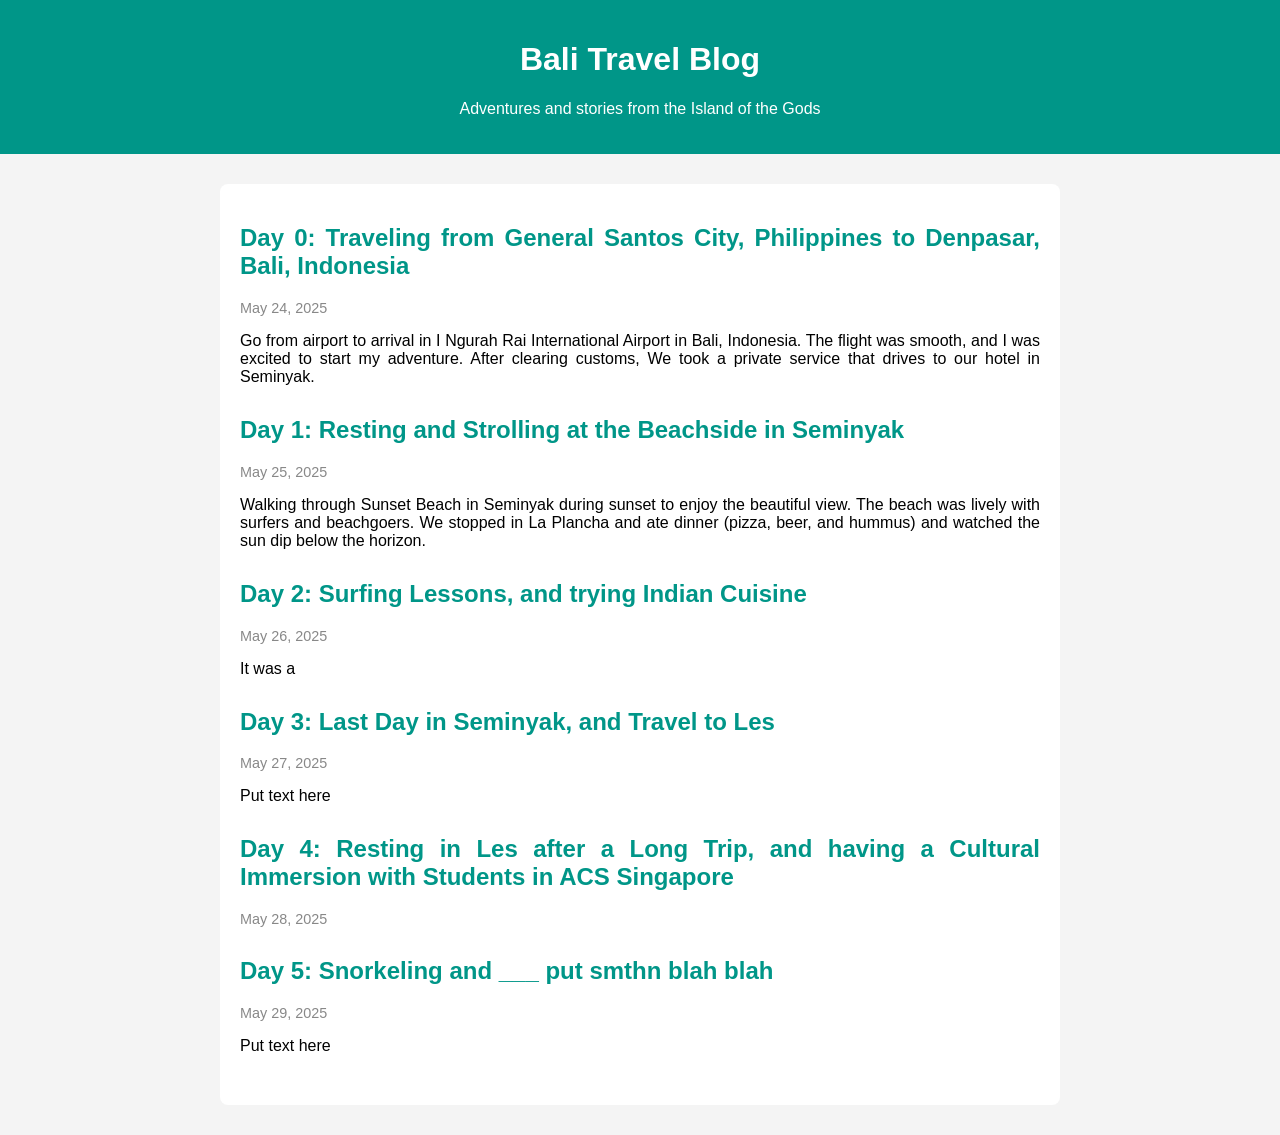
==== index.html @ 9cfa3bac "Rename html file.html to index.html" ====
<!DOCTYPE html>
<html>
<head>
    <meta charset="UTF-8" />
    <!-- The title appears in the browser tab -->
    <title>Bali Travel Blog</title>
    <!-- Basic styling for the blog -->
    <style>
        body {
            font-family: Arial, sans-serif;
            margin: 0;
            background: #f4f4f4;
        }
        header {
            background: #009688;
            color: #fff;
            padding: 20px 0;
            text-align: center;
        }
        .container {
            max-width: 800px;
            margin: 30px auto;
            background: #fff;
            padding: 20px;
            border-radius: 8px;
        }
        article {
            margin-bottom: 30px;
            text-align: justify;
            text-indent: 5;
        }
        h2 {
            color: #009688;
            /* text-align: center; */
        }
        .date {
            color: #888;
            font-size: 0.9em;
        }
    </style>
</head>
<body>
    <!-- Header section with blog title -->
    <header>
        <h1>Bali Travel Blog</h1>
        <p>Adventures and stories from the Island of the Gods</p>
    </header>

    <!-- Main content container -->
    <div class="container">
        <!-- Blog post 1 -->
        <article>
            <h2>Day 0: Traveling from General Santos City, Philippines to Denpasar, Bali, Indonesia</h2>
            <p class="date">May 24, 2025</p>
            <p>
                Go from airport to arrival in I Ngurah Rai International Airport in Bali, Indonesia. The flight was smooth, and I was excited to start my adventure. After clearing customs, We took a private service that drives to our hotel in Seminyak.
            </p>

        </article>

        <!-- Blog post 2 -->
        <article>
            <h2>Day 1: Resting and Strolling at the Beachside in Seminyak</h2>
            <p class="date">May 25, 2025</p>
            <p>
                Walking through Sunset Beach in Seminyak during sunset to enjoy the beautiful view. The beach was lively with surfers and beachgoers. We stopped in La Plancha and ate dinner (pizza, beer, and hummus) and watched the sun dip below the horizon.
            </p>
        </article>

        <!-- Blog post 3 -->
          <article>
            <h2>Day 2: Surfing Lessons, and trying Indian Cuisine</h2>
            <p class="date">May 26, 2025</p>
            <p>
               It was a 
            </p>
        </article>

        <!-- Blog post 4 -->
        <article>
            <h2>Day 3: Last Day in Seminyak, and Travel to Les</h2>
            <p class="date">May 27, 2025</p>
            <p>
                Put text here
            </p>
        </article>

        <!-- Blog post 5 -->
        <article>
            <h2>Day 4: Resting in Les after a Long Trip, and having a Cultural Immersion with Students in ACS Singapore</h2>
            <p class="date">May 28, 2025</p>
            <p>
                 
            </p>
        </article>

        <!-- Blog post 6 -->
        <article>
            <h2>Day 5: Snorkeling and ___ put smthn blah blah</h2>
            <p class="date">May 29, 2025</p>
            <p>
                Put text here
            </p>
    </div>
    <!-- End of main content -->
</body>
</html>
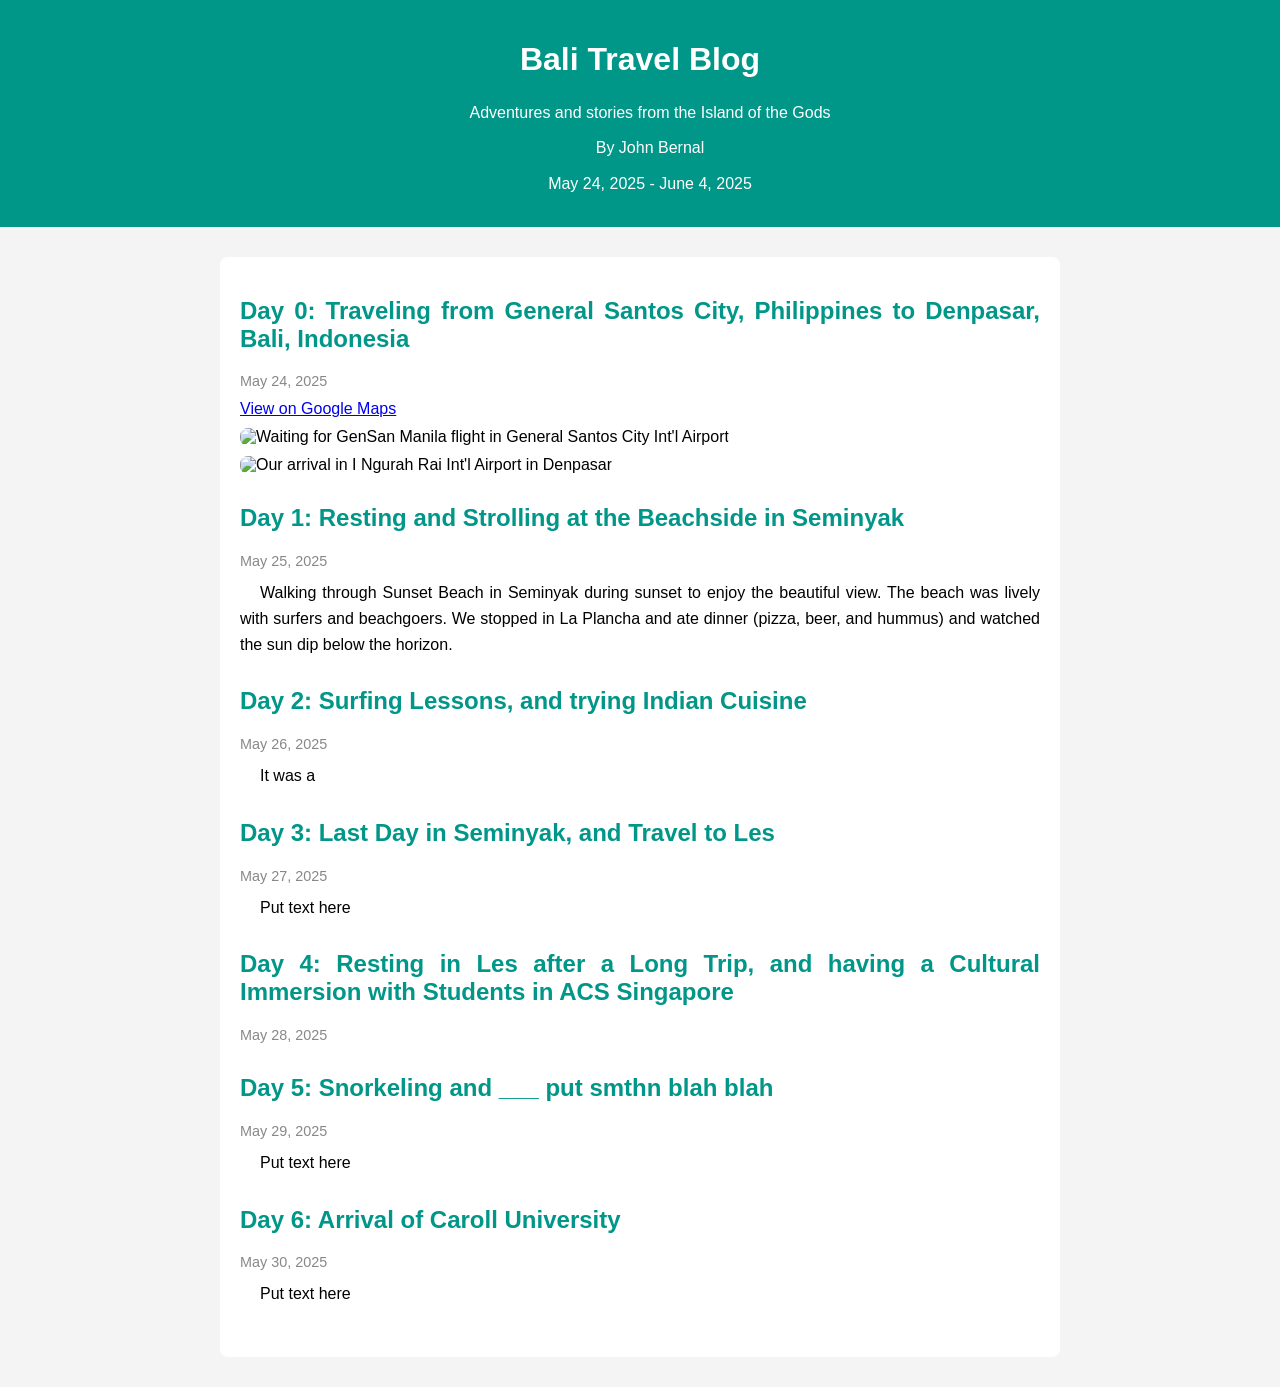
==== commit eefcad99: "Update index.html" ====
--- a/index.html
+++ b/index.html
@@ -37,6 +37,11 @@
             color: #888;
             font-size: 0.9em;
         }
+        p {
+            line-height: 1.6;
+            margin: 10px 0;
+            text-indent: 20px;
+        }
     </style>
 </head>
 <body>
@@ -44,6 +49,8 @@
     <header>
         <h1>Bali Travel Blog</h1>
         <p>Adventures and stories from the Island of the Gods</p>
+        <p>By John Bernal</p>
+        <p>May 24, 2025 - June 4, 2025</p>
     </header>
 
     <!-- Main content container -->
@@ -51,17 +58,20 @@
         <!-- Blog post 1 -->
         <article>
             <h2>Day 0: Traveling from General Santos City, Philippines to Denpasar, Bali, Indonesia</h2>
-            <p class="date">May 24, 2025</p>
+            <p1 class="date">May 24, 2025</p1>
             <p>
-                Go from airport to arrival in I Ngurah Rai International Airport in Bali, Indonesia. The flight was smooth, and I was excited to start my adventure. After clearing customs, We took a private service that drives to our hotel in Seminyak.
+                
             </p>
+            <a href="https://www.google.com/maps/place/Seminyak,+Bali,+Indonesia/@-8.690958,115.169016,12z/data=!3m1!4b1!4m6!3m5!1s0x2dd241f7c9d8e0a5:0x2b6f7c8e9c8f8d0!8m2!3d-8.690958!4d115.169016!16zL20vMDJjN2Y" target="_blank">View on Google Maps</a>
+            <br><img src="C:\Users\John Bernal\Downloads\airport.jpg" alt="Waiting for GenSan Manila flight in General Santos City Int'l Airport" style="width:auto; height:350px; border-radius:8px; margin-top:10px; ;">
+            <br><img src="C:\Users\John Bernal\Downloads\dps.jpg" alt="Our arrival in I Ngurah Rai Int'l Airport in Denpasar" style="width:auto; height:350px; border-radius:8px; margin-top:10px;">
 
         </article>
 
         <!-- Blog post 2 -->
         <article>
             <h2>Day 1: Resting and Strolling at the Beachside in Seminyak</h2>
-            <p class="date">May 25, 2025</p>
+            <p1 class="date">May 25, 2025</p1>
             <p>
                 Walking through Sunset Beach in Seminyak during sunset to enjoy the beautiful view. The beach was lively with surfers and beachgoers. We stopped in La Plancha and ate dinner (pizza, beer, and hummus) and watched the sun dip below the horizon.
             </p>
@@ -70,7 +80,7 @@
         <!-- Blog post 3 -->
           <article>
             <h2>Day 2: Surfing Lessons, and trying Indian Cuisine</h2>
-            <p class="date">May 26, 2025</p>
+            <p1 class="date">May 26, 2025</p1>
             <p>
                It was a 
             </p>
@@ -79,7 +89,7 @@
         <!-- Blog post 4 -->
         <article>
             <h2>Day 3: Last Day in Seminyak, and Travel to Les</h2>
-            <p class="date">May 27, 2025</p>
+            <p1 class="date">May 27, 2025</p1>
             <p>
                 Put text here
             </p>
@@ -88,7 +98,7 @@
         <!-- Blog post 5 -->
         <article>
             <h2>Day 4: Resting in Les after a Long Trip, and having a Cultural Immersion with Students in ACS Singapore</h2>
-            <p class="date">May 28, 2025</p>
+            <p1 class="date">May 28, 2025</p1>
             <p>
                  
             </p>
@@ -97,10 +107,20 @@
         <!-- Blog post 6 -->
         <article>
             <h2>Day 5: Snorkeling and ___ put smthn blah blah</h2>
-            <p class="date">May 29, 2025</p>
+            <p1 class="date">May 29, 2025</p1>
             <p>
                 Put text here
             </p>
+        </article>
+
+        <!-- Blog post 7 -->
+        <article>
+            <h2>Day 6: Arrival of Caroll University</h2>
+            <p1 class="date">May 30, 2025</p1>
+            <p>
+                Put text here
+            </p>
+        </article>
     </div>
     <!-- End of main content -->
 </body>
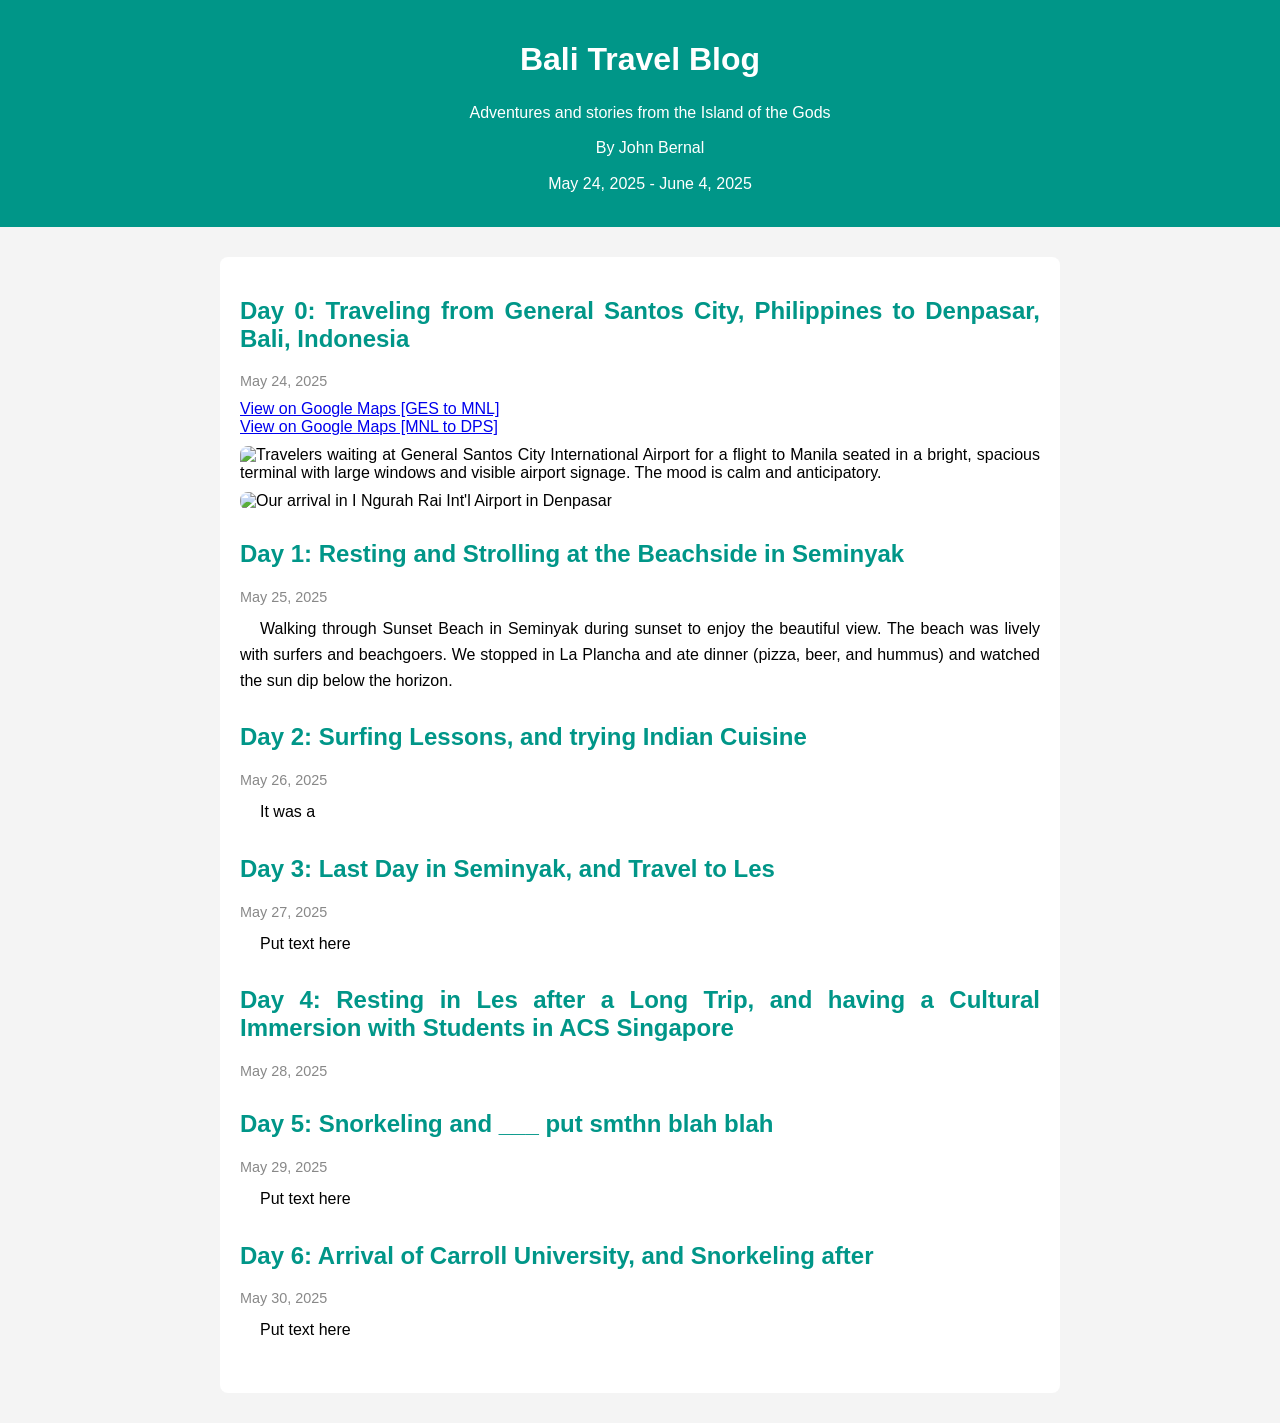
==== commit 5e93b37b: "links changed" ====
--- a/index.html
+++ b/index.html
@@ -62,8 +62,9 @@
             <p>
                 
             </p>
-            <a href="https://www.google.com/maps/place/Seminyak,+Bali,+Indonesia/@-8.690958,115.169016,12z/data=!3m1!4b1!4m6!3m5!1s0x2dd241f7c9d8e0a5:0x2b6f7c8e9c8f8d0!8m2!3d-8.690958!4d115.169016!16zL20vMDJjN2Y" target="_blank">View on Google Maps</a>
-            <br><img src="C:\Users\John Bernal\Downloads\airport.jpg" alt="Waiting for GenSan Manila flight in General Santos City Int'l Airport" style="width:auto; height:350px; border-radius:8px; margin-top:10px; ;">
+            <a href="https://www.google.com/maps/dir/General+Santos+International+Airport+(GES),+Filipino-American+Friendship+Avenue,+General+Santos+City+(Dadiangas),+South+Cotabato,+Philippines/Manila+International+Airport+(MNL),+Pasay+City,+Metro+Manila,+Philippines/@10.2436817,117.7572543,1707058m/data=!3m2!1e3!4b1!4m14!4m13!1m5!1m1!1s0x32f7a3b3e8357e83:0x45bc9e366ab2fcae!2m2!1d125.0982081!2d6.0611843!1m5!1m1!1s0x3397cec5d2bb4d77:0x8a24fa628a114411!2m2!1d121.016508!2d14.5122739!3e4?authuser=1&entry=ttu&g_ep=EgoyMDI1MDUyNy4wIKXMDSoASAFQAw%3D%3D" target="_blank">View on Google Maps [GES to MNL]</a>
+            <br> <a href="https://www.google.com/maps/dir/Manila+International+Airport,+Pasay+City,+Metro+Manila,+Philippines/I+Gusti+Ngurah+Rai+International+Airport+(DPS),+Tuban,+Badung+Regency,+Bali/@7.3057924,117.7870549,3457512m/data=!3m1!1e3!4m14!4m13!1m5!1m1!1s0x3397cec5d2bb4d77:0x8a24fa628a114411!2m2!1d121.016508!2d14.5122739!1m5!1m1!1s0x2dd2441650216933:0xdf71da6ddd7bcc1f!2m2!1d115.1681655!2d-8.7469933!3e4?authuser=1&entry=ttu&g_ep=EgoyMDI1MDUyNy4wIKXMDSoASAFQAw%3D%3D" target="_blank">View on Google Maps [MNL to DPS]</a>
+            <br><img src="blob:https://www.messenger.com/0d50e296-a970-4f7e-8ce2-018d96b37e0c" alt="Travelers waiting at General Santos City International Airport for a flight to Manila seated in a bright, spacious terminal with large windows and visible airport signage. The mood is calm and anticipatory." style="width:auto; height:350px; border-radius:8px; margin-top:10px;">
             <br><img src="C:\Users\John Bernal\Downloads\dps.jpg" alt="Our arrival in I Ngurah Rai Int'l Airport in Denpasar" style="width:auto; height:350px; border-radius:8px; margin-top:10px;">
 
         </article>
@@ -115,7 +116,7 @@
 
         <!-- Blog post 7 -->
         <article>
-            <h2>Day 6: Arrival of Caroll University</h2>
+            <h2>Day 6: Arrival of Carroll University, and Snorkeling after</h2>
             <p1 class="date">May 30, 2025</p1>
             <p>
                 Put text here
@@ -124,4 +125,4 @@
     </div>
     <!-- End of main content -->
 </body>
-</html>
+</html>
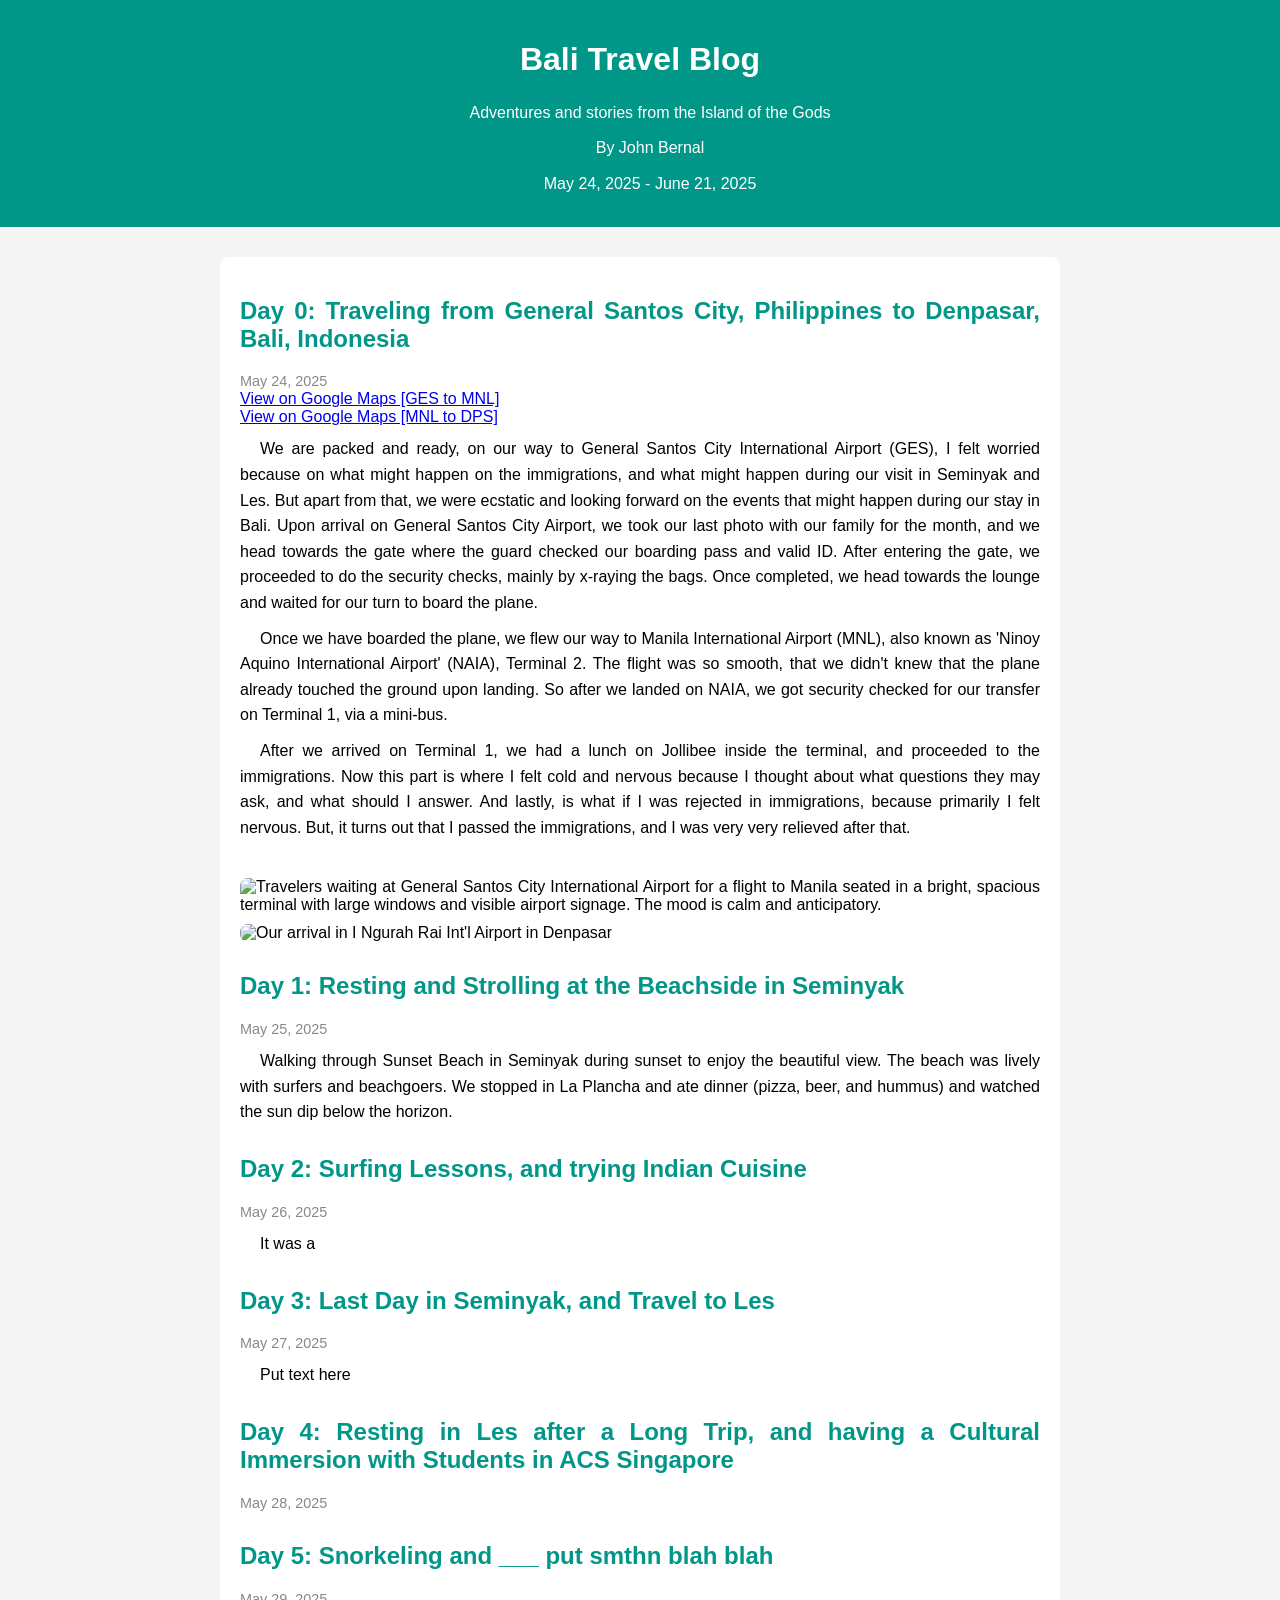
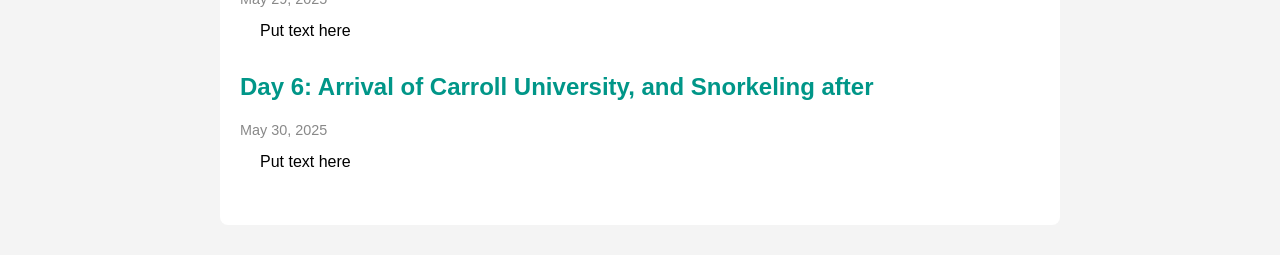
==== commit 2e4833d4: "added day 0" ====
--- a/index.html
+++ b/index.html
@@ -50,7 +50,7 @@
         <h1>Bali Travel Blog</h1>
         <p>Adventures and stories from the Island of the Gods</p>
         <p>By John Bernal</p>
-        <p>May 24, 2025 - June 4, 2025</p>
+        <p>May 24, 2025 - June 21, 2025</p>
     </header>
 
     <!-- Main content container -->
@@ -59,11 +59,11 @@
         <article>
             <h2>Day 0: Traveling from General Santos City, Philippines to Denpasar, Bali, Indonesia</h2>
             <p1 class="date">May 24, 2025</p1>
-            <p>
-                
-            </p>
-            <a href="https://www.google.com/maps/dir/General+Santos+International+Airport+(GES),+Filipino-American+Friendship+Avenue,+General+Santos+City+(Dadiangas),+South+Cotabato,+Philippines/Manila+International+Airport+(MNL),+Pasay+City,+Metro+Manila,+Philippines/@10.2436817,117.7572543,1707058m/data=!3m2!1e3!4b1!4m14!4m13!1m5!1m1!1s0x32f7a3b3e8357e83:0x45bc9e366ab2fcae!2m2!1d125.0982081!2d6.0611843!1m5!1m1!1s0x3397cec5d2bb4d77:0x8a24fa628a114411!2m2!1d121.016508!2d14.5122739!3e4?authuser=1&entry=ttu&g_ep=EgoyMDI1MDUyNy4wIKXMDSoASAFQAw%3D%3D" target="_blank">View on Google Maps [GES to MNL]</a>
+            <br><a href="https://www.google.com/maps/dir/General+Santos+International+Airport+(GES),+Filipino-American+Friendship+Avenue,+General+Santos+City+(Dadiangas),+South+Cotabato,+Philippines/Manila+International+Airport+(MNL),+Pasay+City,+Metro+Manila,+Philippines/@10.2436817,117.7572543,1707058m/data=!3m2!1e3!4b1!4m14!4m13!1m5!1m1!1s0x32f7a3b3e8357e83:0x45bc9e366ab2fcae!2m2!1d125.0982081!2d6.0611843!1m5!1m1!1s0x3397cec5d2bb4d77:0x8a24fa628a114411!2m2!1d121.016508!2d14.5122739!3e4?authuser=1&entry=ttu&g_ep=EgoyMDI1MDUyNy4wIKXMDSoASAFQAw%3D%3D" target="_blank">View on Google Maps [GES to MNL]</a>
             <br> <a href="https://www.google.com/maps/dir/Manila+International+Airport,+Pasay+City,+Metro+Manila,+Philippines/I+Gusti+Ngurah+Rai+International+Airport+(DPS),+Tuban,+Badung+Regency,+Bali/@7.3057924,117.7870549,3457512m/data=!3m1!1e3!4m14!4m13!1m5!1m1!1s0x3397cec5d2bb4d77:0x8a24fa628a114411!2m2!1d121.016508!2d14.5122739!1m5!1m1!1s0x2dd2441650216933:0xdf71da6ddd7bcc1f!2m2!1d115.1681655!2d-8.7469933!3e4?authuser=1&entry=ttu&g_ep=EgoyMDI1MDUyNy4wIKXMDSoASAFQAw%3D%3D" target="_blank">View on Google Maps [MNL to DPS]</a>
+            <p> We are packed and ready, on our way to General Santos City International Airport (GES), I felt worried because on what might happen on the immigrations, and what might happen during our visit in Seminyak and Les. But apart from that, we were ecstatic and looking forward on the events that might happen during our stay in Bali. Upon arrival on General Santos City Airport, we took our last photo with our family for the month, and we head towards the gate where the guard checked our boarding pass and valid ID. After entering the gate, we proceeded to do the security checks, mainly by x-raying the bags. Once completed, we head towards the lounge and waited for our turn to board the plane.</p>
+            <p> Once we have boarded the plane, we flew our way to Manila International Airport (MNL), also known as 'Ninoy Aquino International Airport' (NAIA), Terminal 2. The flight was so smooth, that we didn't knew that the plane already touched the ground upon landing. So after we landed on NAIA, we got security checked for our transfer on Terminal 1, via a mini-bus. </p>
+            <p>After we arrived on Terminal 1, we had a lunch on Jollibee inside the terminal, and proceeded to the immigrations. Now this part is where I felt cold and nervous because I thought about what questions they may ask, and what should I answer. And lastly, is what if I was rejected in immigrations, because primarily I felt nervous. But, it turns out that I passed the immigrations, and I was very very relieved after that. </p>
             <br><img src="blob:https://www.messenger.com/0d50e296-a970-4f7e-8ce2-018d96b37e0c" alt="Travelers waiting at General Santos City International Airport for a flight to Manila seated in a bright, spacious terminal with large windows and visible airport signage. The mood is calm and anticipatory." style="width:auto; height:350px; border-radius:8px; margin-top:10px;">
             <br><img src="C:\Users\John Bernal\Downloads\dps.jpg" alt="Our arrival in I Ngurah Rai Int'l Airport in Denpasar" style="width:auto; height:350px; border-radius:8px; margin-top:10px;">
 
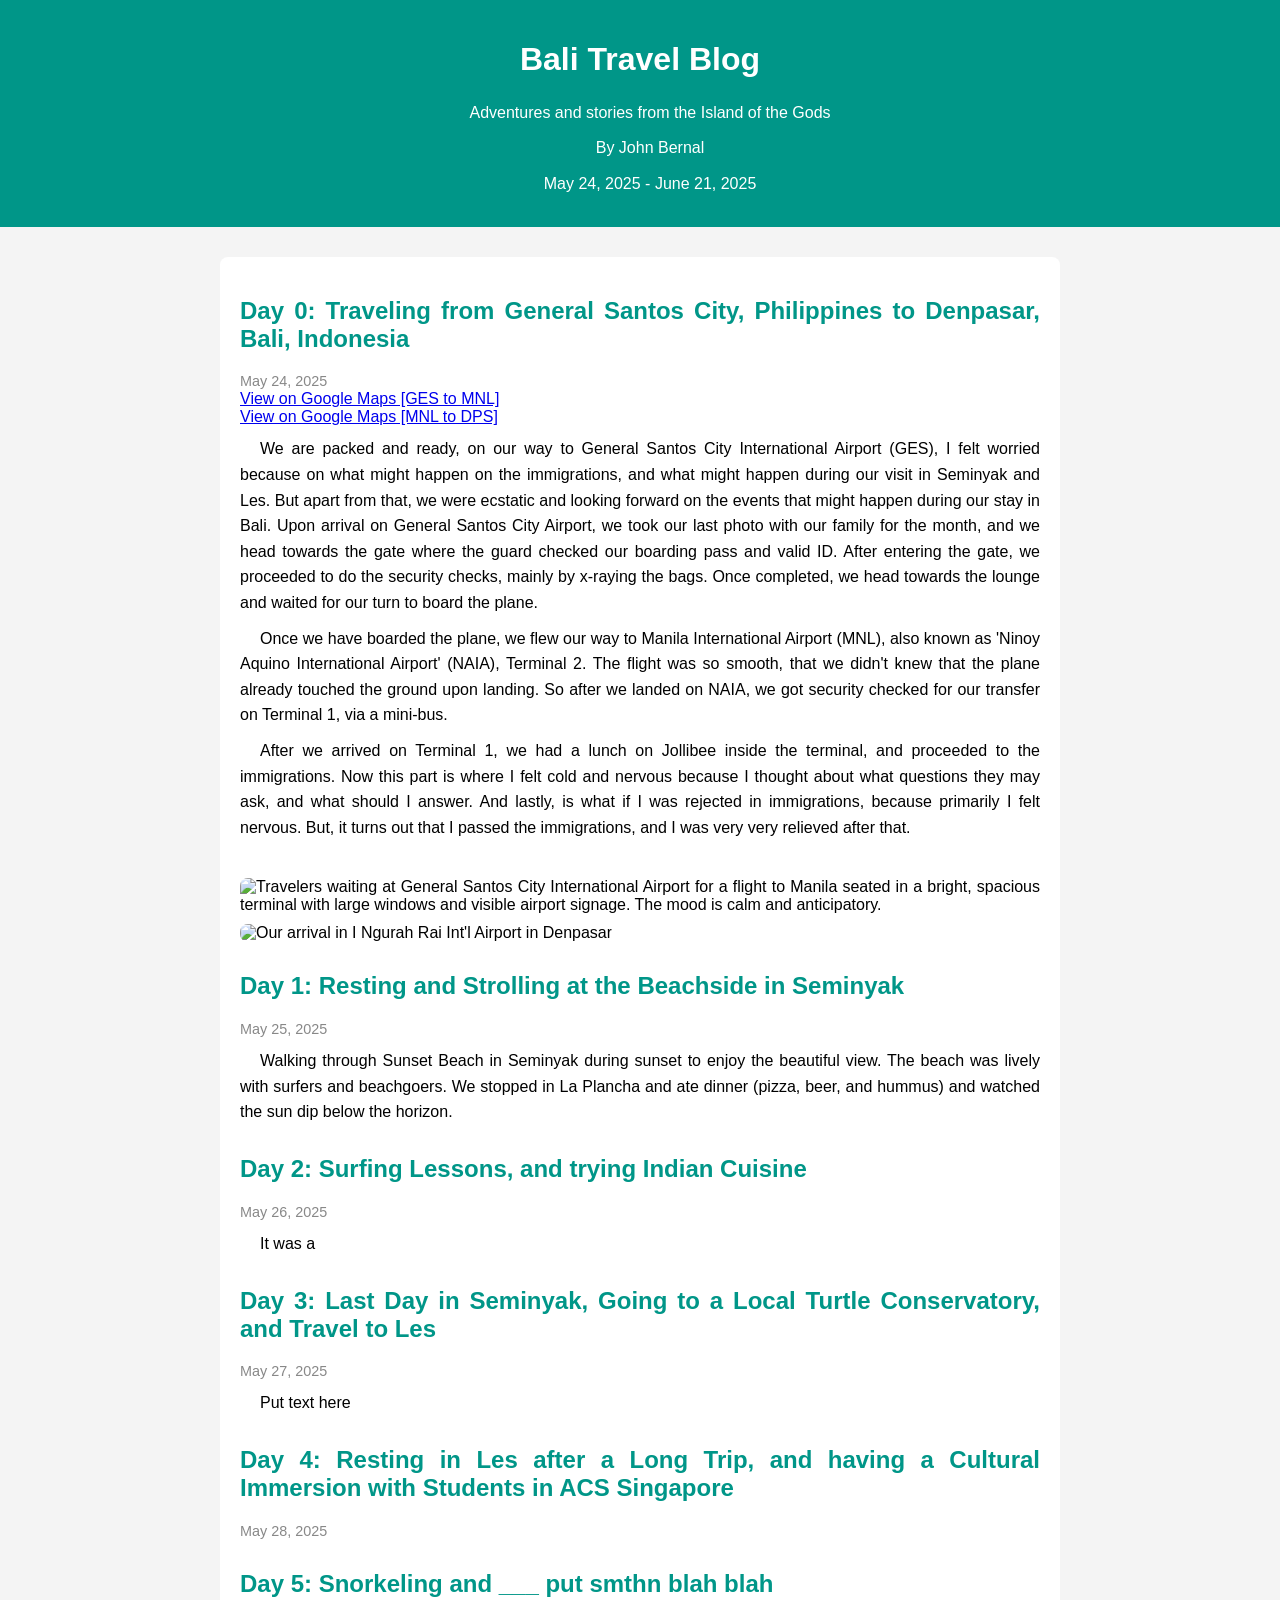
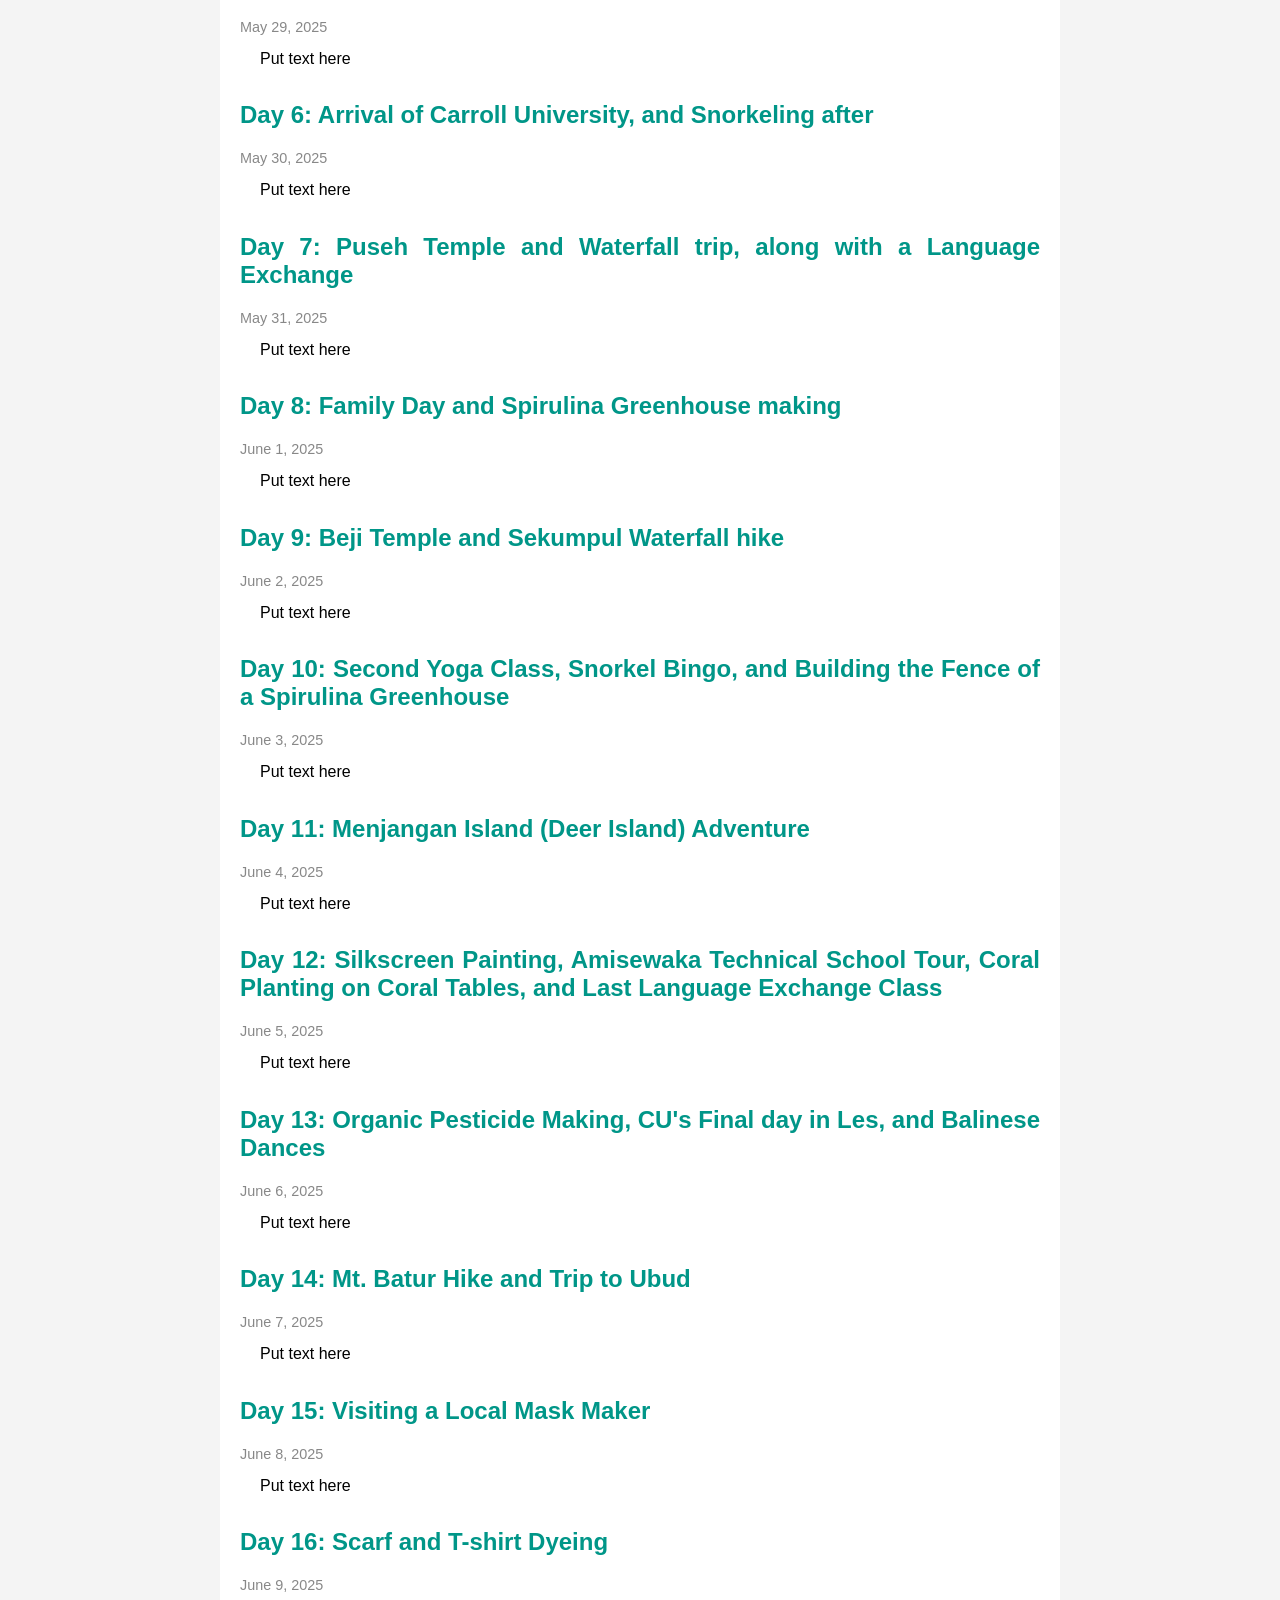
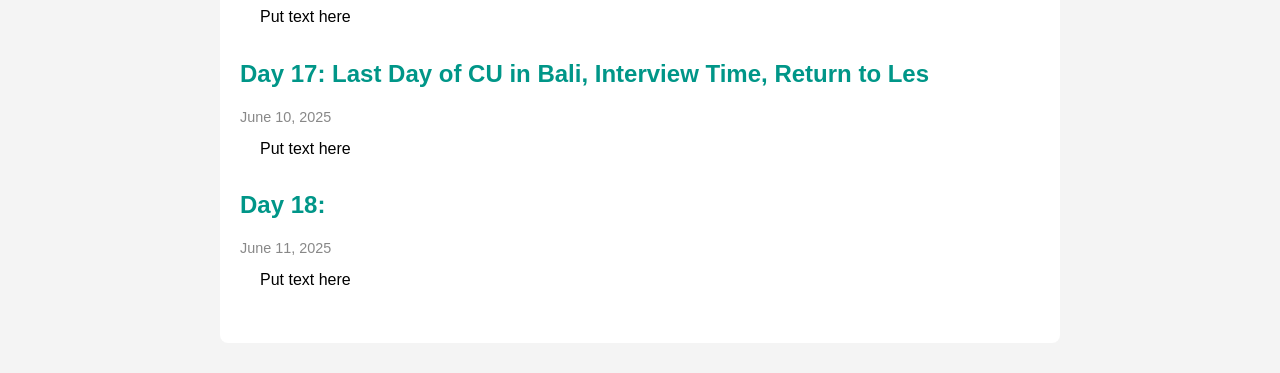
==== commit ddb7e06d: "Update index.html" ====
--- a/index.html
+++ b/index.html
@@ -89,7 +89,7 @@
 
         <!-- Blog post 4 -->
         <article>
-            <h2>Day 3: Last Day in Seminyak, and Travel to Les</h2>
+            <h2>Day 3: Last Day in Seminyak, Going to a Local Turtle Conservatory, and Travel to Les</h2>
             <p1 class="date">May 27, 2025</p1>
             <p>
                 Put text here
@@ -122,6 +122,114 @@
                 Put text here
             </p>
         </article>
+
+        <!-- Blog post 8 -->
+        <article>
+            <h2>Day 7: Puseh Temple and Waterfall trip, along with a Language Exchange</h2>
+            <p1 class="date">May 31, 2025</p1>
+            <p>
+                Put text here
+            </p>
+        </article>
+         
+        <!-- Blog post 9 -->
+        <article>
+            <h2>Day 8: Family Day and Spirulina Greenhouse making</h2>
+            <p1 class="date">June 1, 2025</p1>
+            <p>
+                Put text here
+            </p>
+        </article>
+
+        <!-- Blog post 10 -->
+        <article>
+            <h2>Day 9: Beji Temple and Sekumpul Waterfall hike</h2>
+            <p1 class="date">June 2, 2025</p1>
+            <p>
+                Put text here
+            </p>
+        </article>
+
+        <!-- Blog post 11 -->
+        <article>
+            <h2>Day 10: Second Yoga Class, Snorkel Bingo, and Building the Fence of a Spirulina Greenhouse</h2>
+            <p1 class="date">June 3, 2025</p1>
+            <p>
+                Put text here
+            </p>
+        </article>
+
+        <!-- Blog post 12 -->
+         <article>
+            <h2>Day 11: Menjangan Island (Deer Island) Adventure</h2>
+            <p1 class="date">June 4, 2025</p1>
+            <p>
+                Put text here
+            </p>
+        </article>
+
+        <!-- Blog post 13 -->
+        <article>
+            <h2>Day 12: Silkscreen Painting, Amisewaka Technical School Tour, Coral Planting on Coral Tables, and Last Language Exchange Class</h2>
+            <p1 class="date">June 5, 2025</p1>
+            <p>
+                Put text here
+            </p>
+        </article>
+
+        <!-- Blog post 14 -->
+       <article>
+            <h2>Day 13: Organic Pesticide Making, CU's Final day in Les, and Balinese Dances</h2>
+            <p1 class="date">June 6, 2025</p1>
+            <p>
+                Put text here
+            </p>
+        </article>
+        
+        <!-- Blog post 15 -->
+       <article>
+            <h2>Day 14: Mt. Batur Hike and Trip to Ubud</h2>
+            <p1 class="date">June 7, 2025</p1>
+            <p>
+                Put text here
+            </p>
+        </article>
+
+        <!-- Blog post 16 -->
+       <article>
+            <h2>Day 15: Visiting a Local Mask Maker</h2>
+            <p1 class="date">June 8, 2025</p1>
+            <p>
+                Put text here
+            </p>
+        </article>         
+
+        <!-- Blog post 17 -->
+       <article>
+            <h2>Day 16: Scarf and T-shirt Dyeing</h2>
+            <p1 class="date">June 9, 2025</p1>
+            <p>
+                Put text here
+            </p>
+        </article>
+        
+        <!-- Blog post 18 -->
+       <article>
+            <h2>Day 17: Last Day of CU in Bali, Interview Time, Return to Les</h2>
+            <p1 class="date">June 10, 2025</p1>
+            <p>
+                Put text here
+            </p>
+        </article>
+        
+        <!-- Blog post 19 -->
+       <article>
+            <h2>Day 18: </h2>
+            <p1 class="date">June 11, 2025</p1>
+            <p>
+                Put text here
+            </p>
+        </article>         
     </div>
     <!-- End of main content -->
 </body>
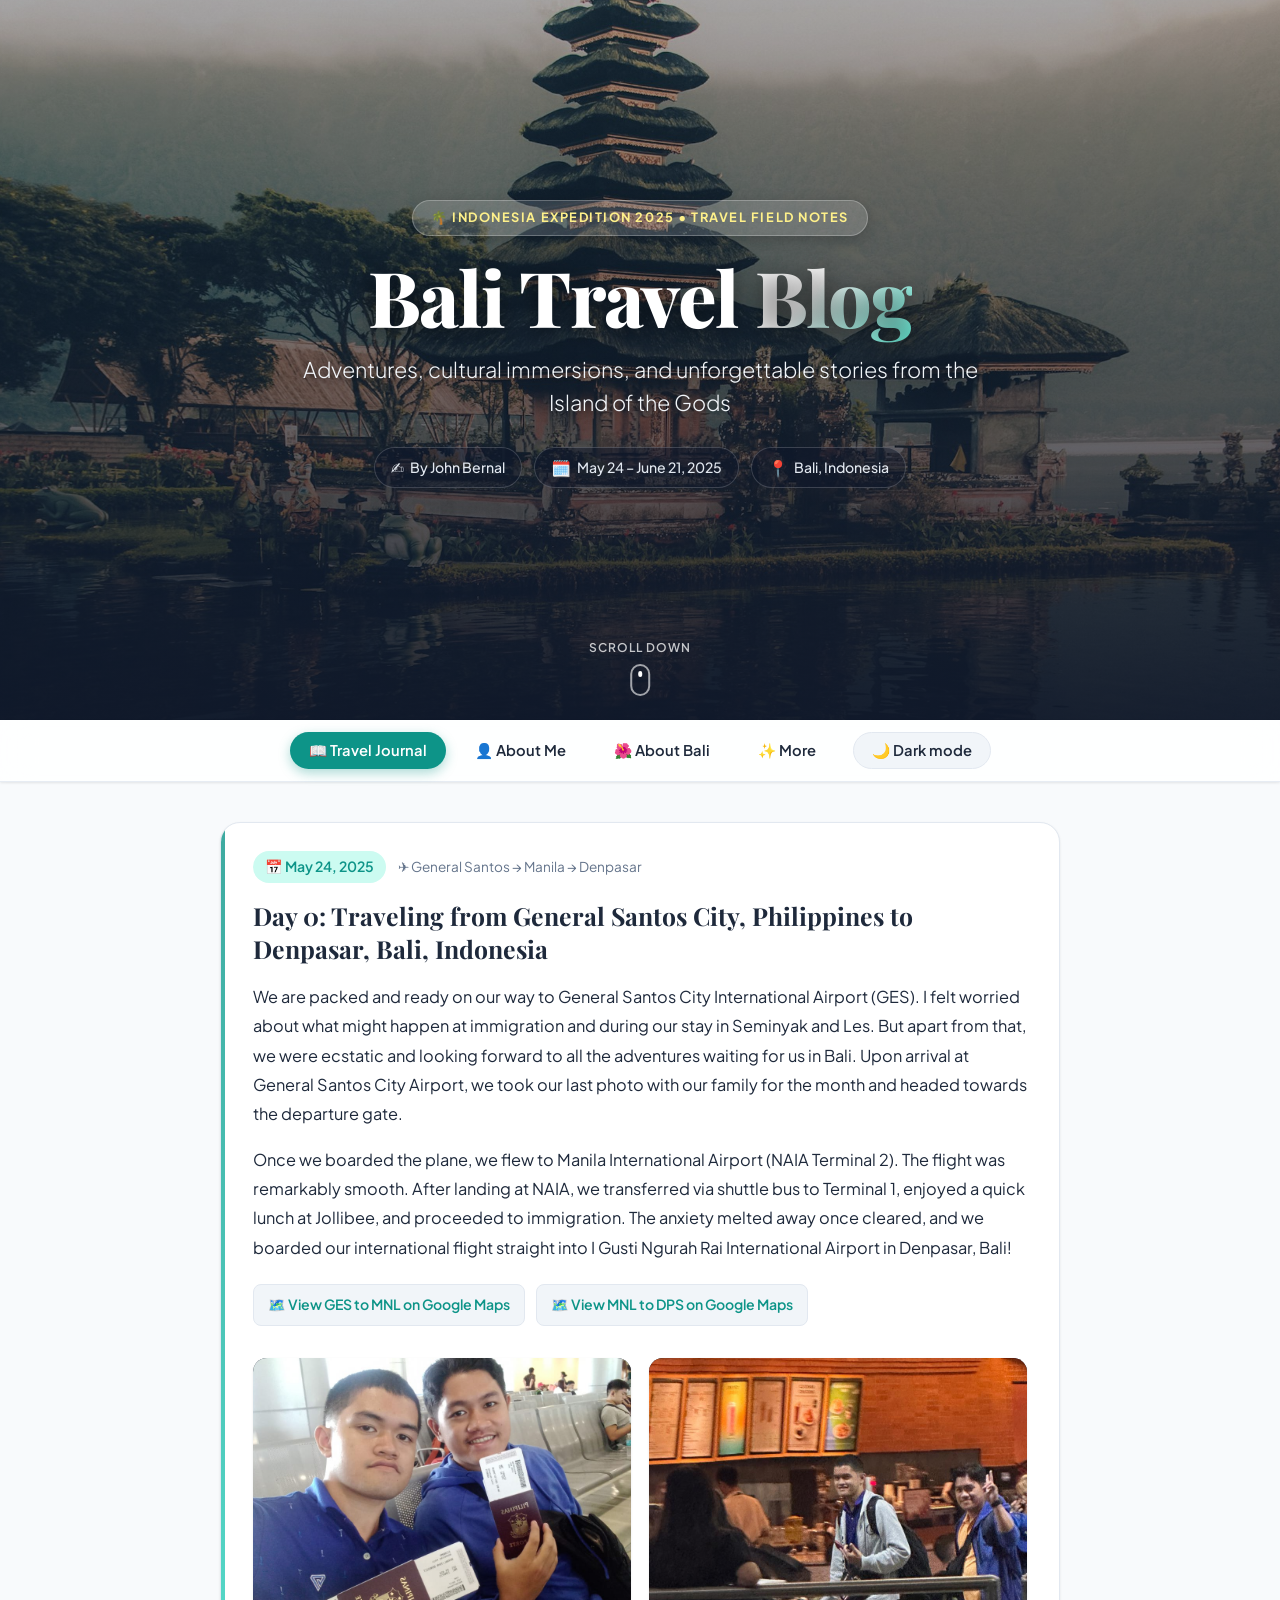
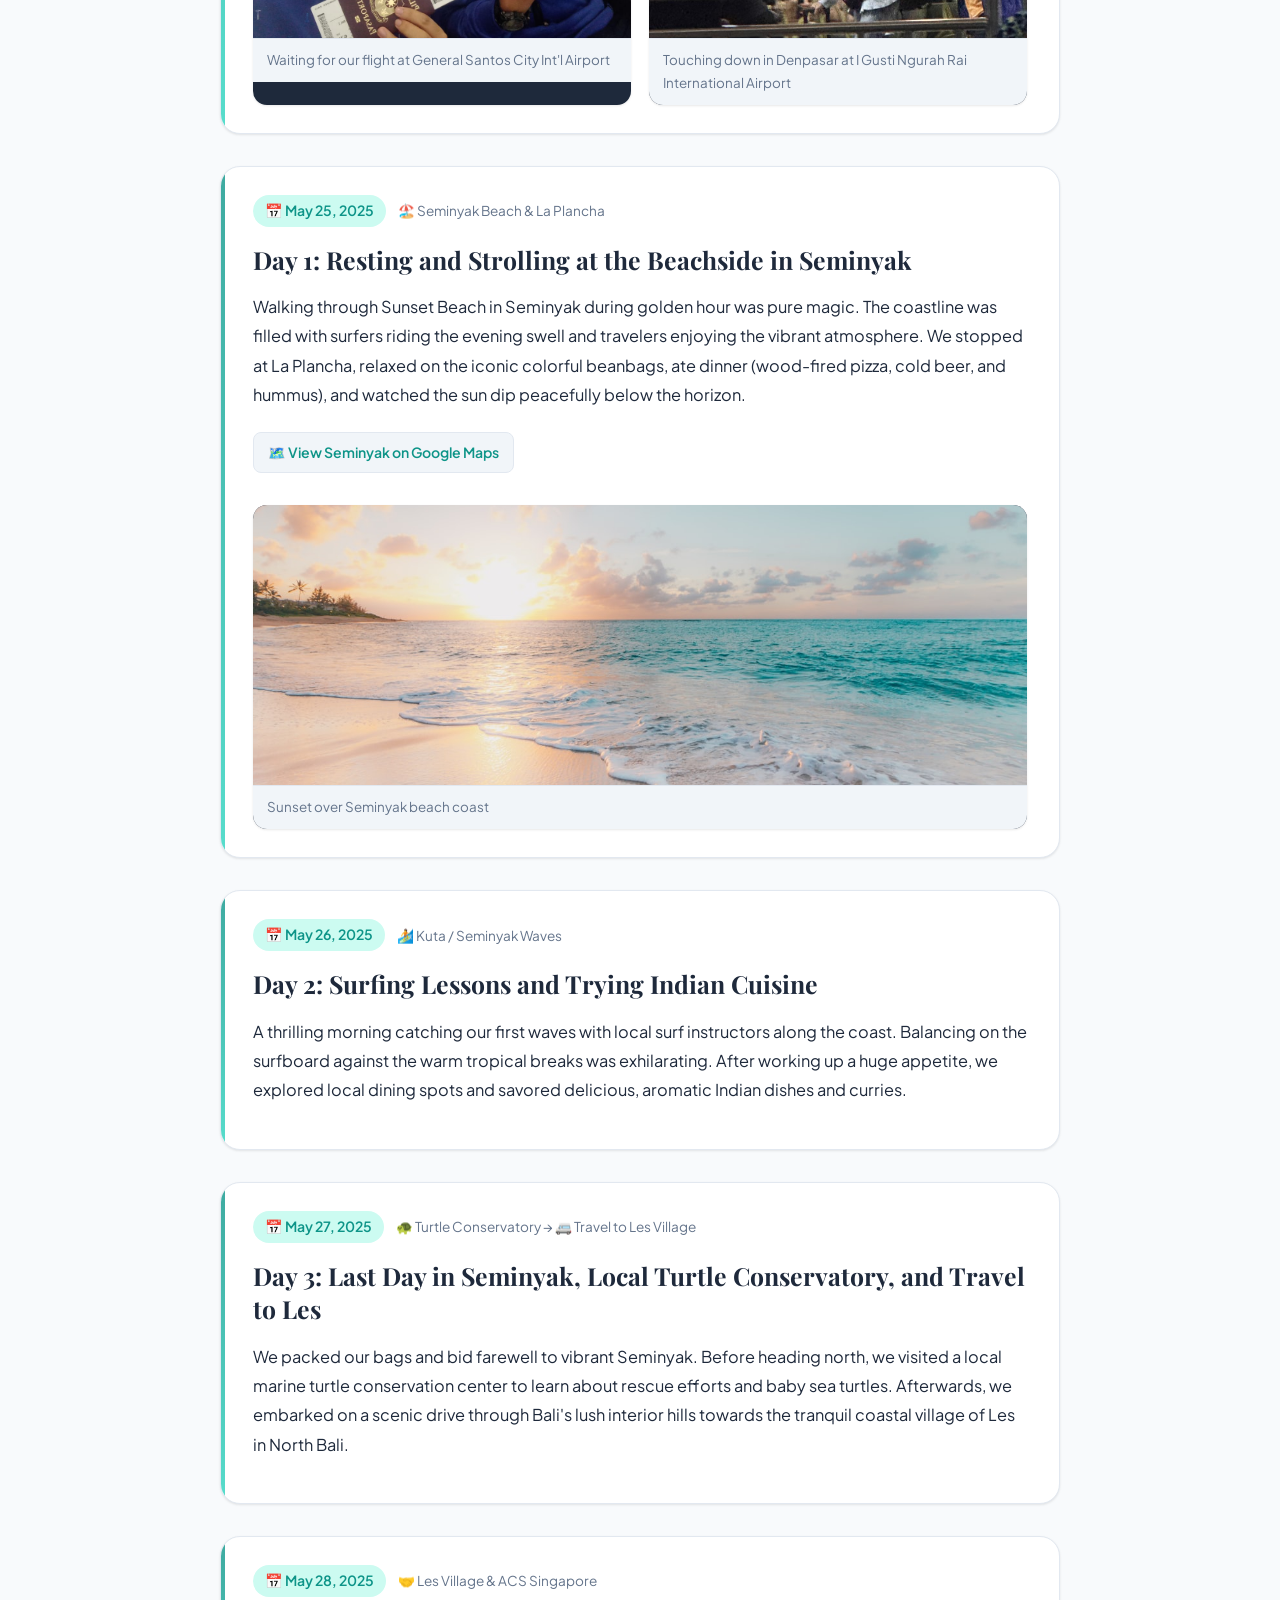
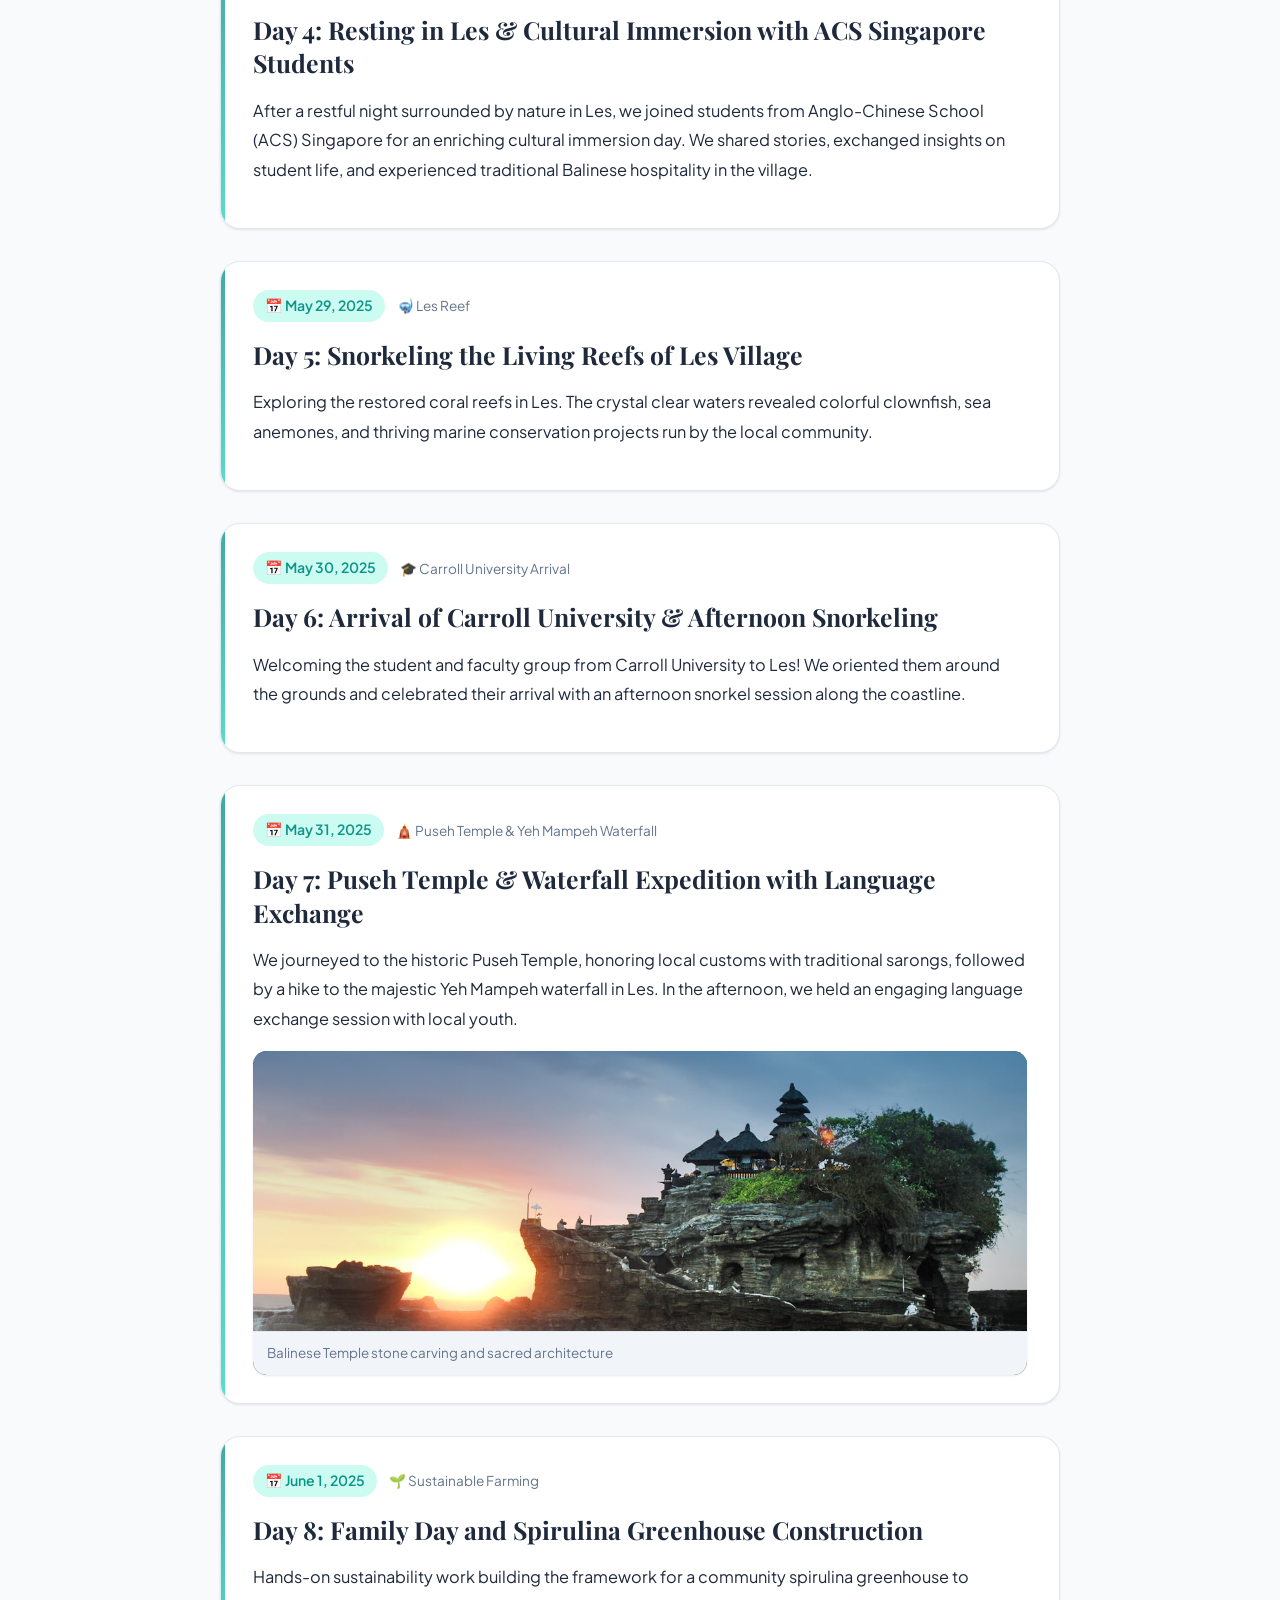
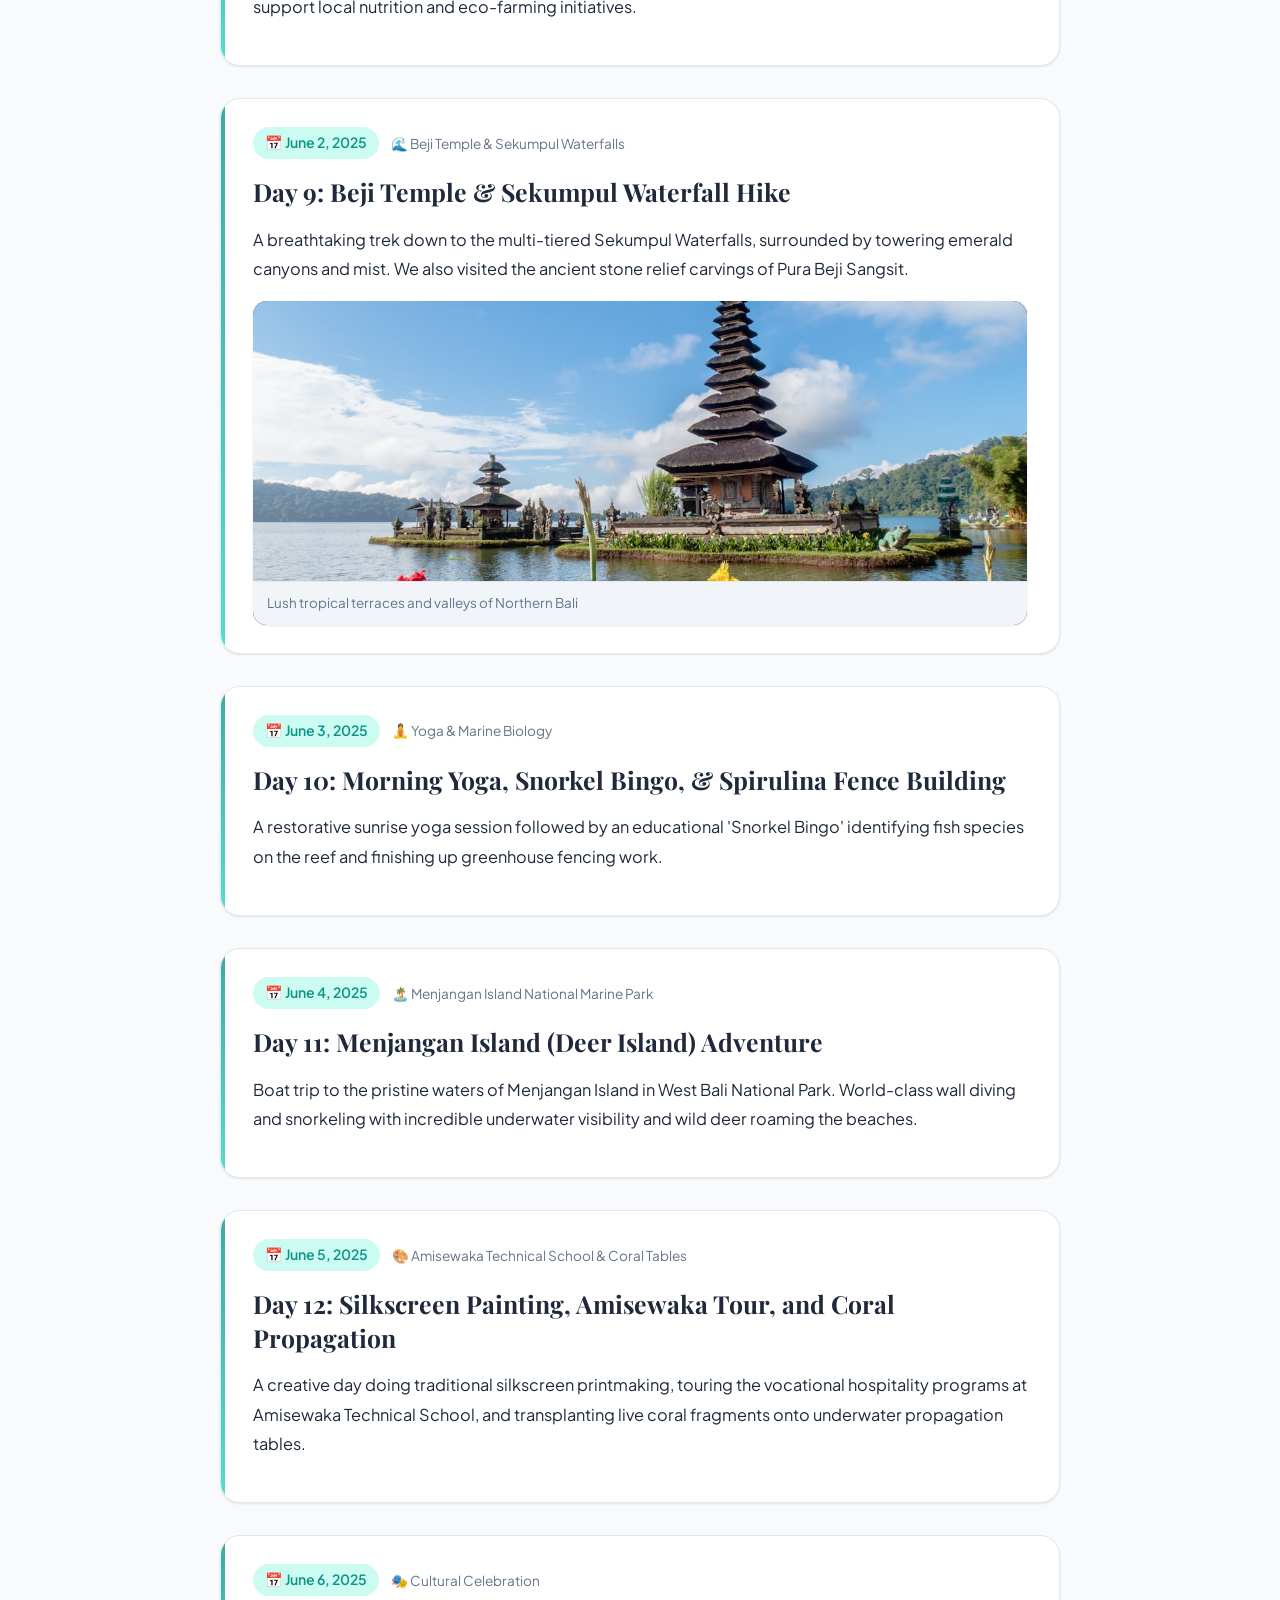
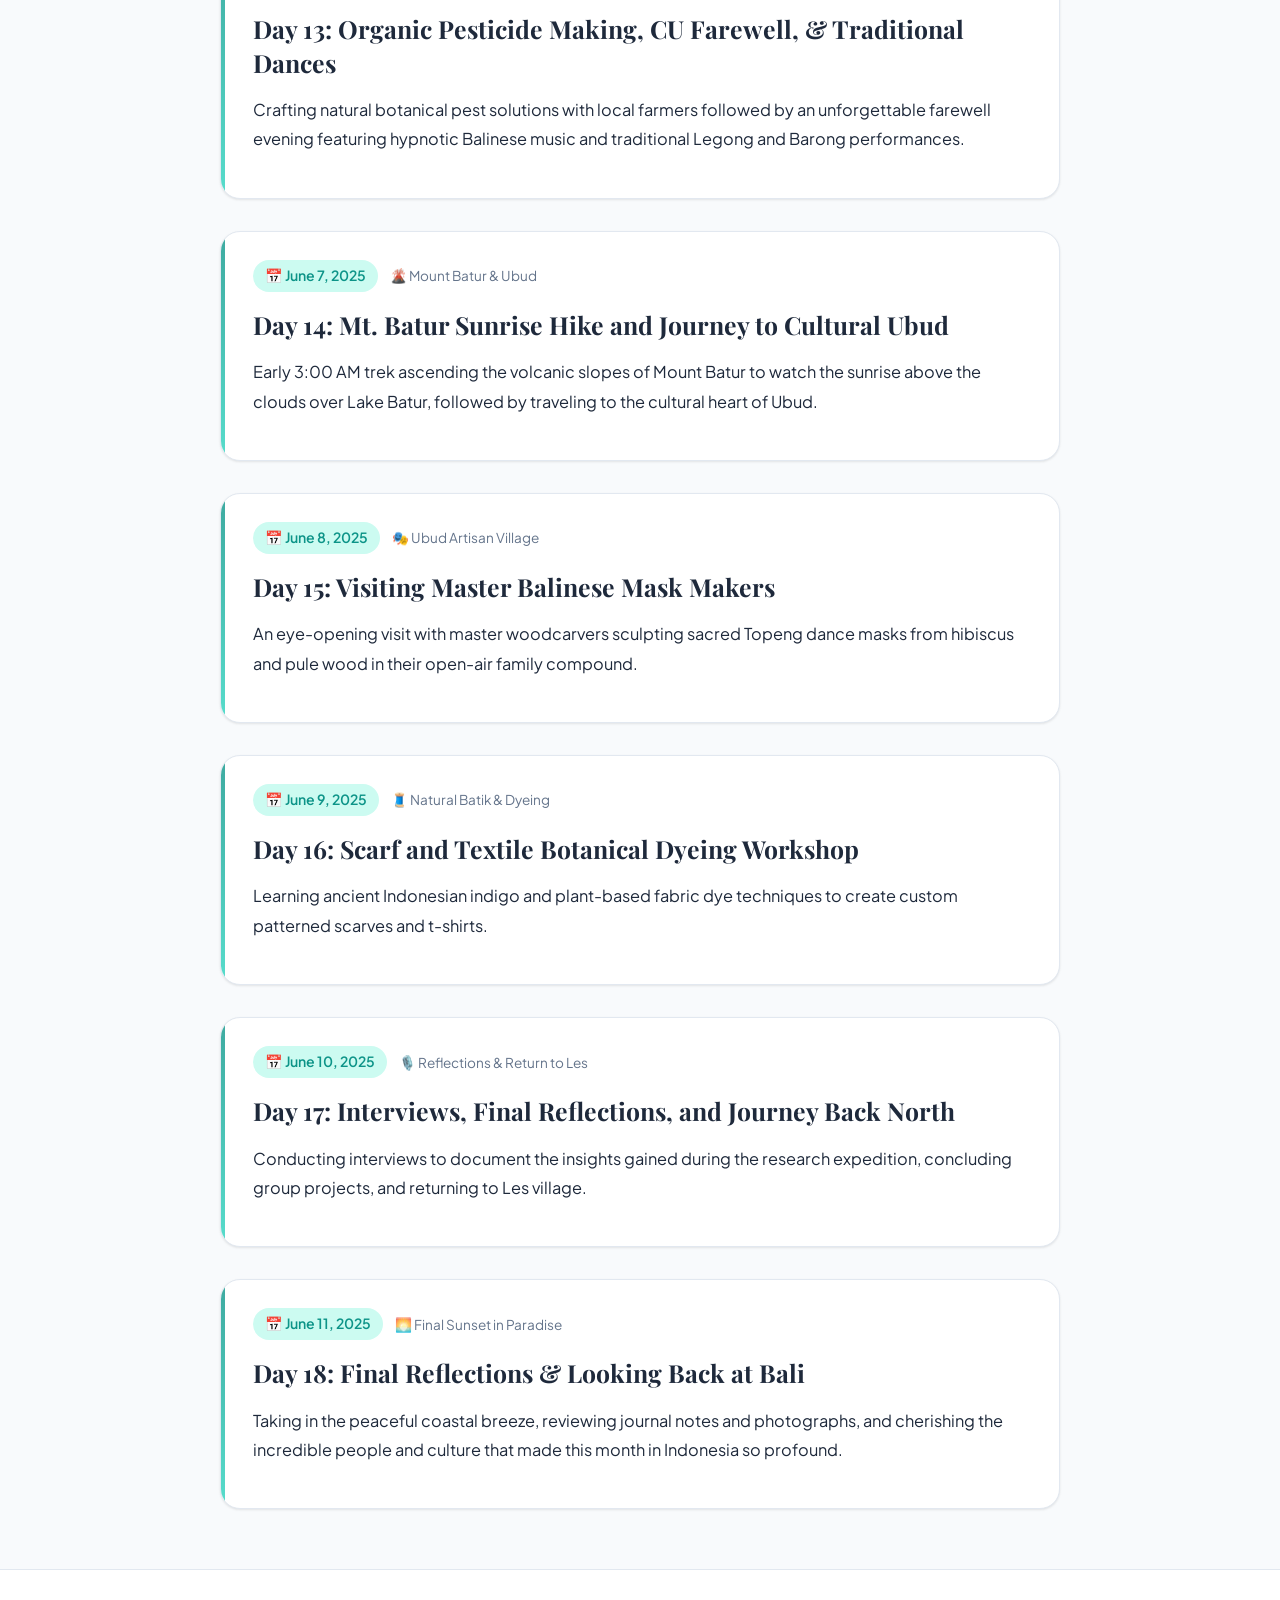
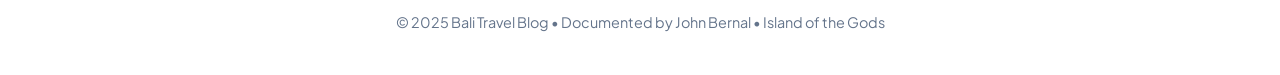
==== commit e2e9b023: "too much change from antigravity" ====
--- a/index.html
+++ b/index.html
@@ -1,236 +1,427 @@
 <!DOCTYPE html>
-<html>
+<html lang="en">
 <head>
     <meta charset="UTF-8" />
-    <!-- The title appears in the browser tab -->
-    <title>Bali Travel Blog</title>
-    <!-- Basic styling for the blog -->
-    <style>
-        body {
-            font-family: Arial, sans-serif;
-            margin: 0;
-            background: #f4f4f4;
-        }
-        header {
-            background: #009688;
-            color: #fff;
-            padding: 20px 0;
-            text-align: center;
-        }
-        .container {
-            max-width: 800px;
-            margin: 30px auto;
-            background: #fff;
-            padding: 20px;
-            border-radius: 8px;
-        }
-        article {
-            margin-bottom: 30px;
-            text-align: justify;
-            text-indent: 5;
-        }
-        h2 {
-            color: #009688;
-            /* text-align: center; */
-        }
-        .date {
-            color: #888;
-            font-size: 0.9em;
-        }
-        p {
-            line-height: 1.6;
-            margin: 10px 0;
-            text-indent: 20px;
-        }
-    </style>
+    <meta name="viewport" content="width=device-width, initial-scale=1.0" />
+    <title>Bali Travel Blog | Island of the Gods</title>
+    <meta name="description" content="Adventures, field notes, and stories from Bali, Indonesia by John Bernal." />
+    <link rel="stylesheet" href="baliblog.css">
 </head>
 <body>
-    <!-- Header section with blog title -->
-    <header>
-        <h1>Bali Travel Blog</h1>
-        <p>Adventures and stories from the Island of the Gods</p>
-        <p>By John Bernal</p>
-        <p>May 24, 2025 - June 21, 2025</p>
+
+    <!-- Professional Hero Header with Dynamic Scroll Zoom & Blur -->
+    <header class="hero-header">
+        <div class="hero-bg" aria-hidden="true"></div>
+        <div class="hero-content">
+            <span class="hero-badge">🌴 INDONESIA EXPEDITION 2025 • TRAVEL FIELD NOTES</span>
+            <h1 class="hero-title">Bali Travel <span>Blog</span></h1>
+            <p class="hero-subtitle">Adventures, cultural immersions, and unforgettable stories from the Island of the Gods</p>
+            
+            <div class="hero-meta">
+                <span class="meta-pill"><span class="icon">✍️</span> By John Bernal</span>
+                <span class="meta-pill"><span class="icon">🗓️</span> May 24 – June 21, 2025</span>
+                <span class="meta-pill"><span class="icon">📍</span> Bali, Indonesia</span>
+            </div>
+        </div>
+
+        <a href="#blog" class="hero-scroll-indicator" aria-label="Scroll to blog posts">
+            <span>Scroll Down</span>
+            <div class="scroll-mouse">
+                <div class="scroll-wheel"></div>
+            </div>
+        </a>
     </header>
+
+    <!-- Sticky Navigation Menu -->
+    <nav class="menu" aria-label="Main menu">
+        <button class="menu-button active" data-section="blog">📖 Travel Journal</button>
+        <button class="menu-button" data-section="about-me">👤 About Me</button>
+        <button class="menu-button" data-section="about-bali">🌺 About Bali</button>
+        <button class="menu-button" data-section="more">✨ More</button>
+        <button id="theme-button" class="theme-button" type="button" aria-label="Toggle dark mode">🌙 Dark mode</button>
+    </nav>
 
     <!-- Main content container -->
     <div class="container">
-        <!-- Blog post 1 -->
-        <article>
-            <h2>Day 0: Traveling from General Santos City, Philippines to Denpasar, Bali, Indonesia</h2>
-            <p1 class="date">May 24, 2025</p1>
-            <br><a href="https://www.google.com/maps/dir/General+Santos+International+Airport+(GES),+Filipino-American+Friendship+Avenue,+General+Santos+City+(Dadiangas),+South+Cotabato,+Philippines/Manila+International+Airport+(MNL),+Pasay+City,+Metro+Manila,+Philippines/@10.2436817,117.7572543,1707058m/data=!3m2!1e3!4b1!4m14!4m13!1m5!1m1!1s0x32f7a3b3e8357e83:0x45bc9e366ab2fcae!2m2!1d125.0982081!2d6.0611843!1m5!1m1!1s0x3397cec5d2bb4d77:0x8a24fa628a114411!2m2!1d121.016508!2d14.5122739!3e4?authuser=1&entry=ttu&g_ep=EgoyMDI1MDUyNy4wIKXMDSoASAFQAw%3D%3D" target="_blank">View on Google Maps [GES to MNL]</a>
-            <br> <a href="https://www.google.com/maps/dir/Manila+International+Airport,+Pasay+City,+Metro+Manila,+Philippines/I+Gusti+Ngurah+Rai+International+Airport+(DPS),+Tuban,+Badung+Regency,+Bali/@7.3057924,117.7870549,3457512m/data=!3m1!1e3!4m14!4m13!1m5!1m1!1s0x3397cec5d2bb4d77:0x8a24fa628a114411!2m2!1d121.016508!2d14.5122739!1m5!1m1!1s0x2dd2441650216933:0xdf71da6ddd7bcc1f!2m2!1d115.1681655!2d-8.7469933!3e4?authuser=1&entry=ttu&g_ep=EgoyMDI1MDUyNy4wIKXMDSoASAFQAw%3D%3D" target="_blank">View on Google Maps [MNL to DPS]</a>
-            <p> We are packed and ready, on our way to General Santos City International Airport (GES), I felt worried because on what might happen on the immigrations, and what might happen during our visit in Seminyak and Les. But apart from that, we were ecstatic and looking forward on the events that might happen during our stay in Bali. Upon arrival on General Santos City Airport, we took our last photo with our family for the month, and we head towards the gate where the guard checked our boarding pass and valid ID. After entering the gate, we proceeded to do the security checks, mainly by x-raying the bags. Once completed, we head towards the lounge and waited for our turn to board the plane.</p>
-            <p> Once we have boarded the plane, we flew our way to Manila International Airport (MNL), also known as 'Ninoy Aquino International Airport' (NAIA), Terminal 2. The flight was so smooth, that we didn't knew that the plane already touched the ground upon landing. So after we landed on NAIA, we got security checked for our transfer on Terminal 1, via a mini-bus. </p>
-            <p>After we arrived on Terminal 1, we had a lunch on Jollibee inside the terminal, and proceeded to the immigrations. Now this part is where I felt cold and nervous because I thought about what questions they may ask, and what should I answer. And lastly, is what if I was rejected in immigrations, because primarily I felt nervous. But, it turns out that I passed the immigrations, and I was very very relieved after that. </p>
-            <br><img src="blob:https://www.messenger.com/0d50e296-a970-4f7e-8ce2-018d96b37e0c" alt="Travelers waiting at General Santos City International Airport for a flight to Manila seated in a bright, spacious terminal with large windows and visible airport signage. The mood is calm and anticipatory." style="width:auto; height:350px; border-radius:8px; margin-top:10px;">
-            <br><img src="C:\Users\John Bernal\Downloads\dps.jpg" alt="Our arrival in I Ngurah Rai Int'l Airport in Denpasar" style="width:auto; height:350px; border-radius:8px; margin-top:10px;">
-
-        </article>
-
-        <!-- Blog post 2 -->
-        <article>
-            <h2>Day 1: Resting and Strolling at the Beachside in Seminyak</h2>
-            <p1 class="date">May 25, 2025</p1>
-            <p>
-                Walking through Sunset Beach in Seminyak during sunset to enjoy the beautiful view. The beach was lively with surfers and beachgoers. We stopped in La Plancha and ate dinner (pizza, beer, and hummus) and watched the sun dip below the horizon.
-            </p>
-        </article>
-
-        <!-- Blog post 3 -->
-          <article>
-            <h2>Day 2: Surfing Lessons, and trying Indian Cuisine</h2>
-            <p1 class="date">May 26, 2025</p1>
-            <p>
-               It was a 
-            </p>
-        </article>
-
-        <!-- Blog post 4 -->
-        <article>
-            <h2>Day 3: Last Day in Seminyak, Going to a Local Turtle Conservatory, and Travel to Les</h2>
-            <p1 class="date">May 27, 2025</p1>
-            <p>
-                Put text here
-            </p>
-        </article>
-
-        <!-- Blog post 5 -->
-        <article>
-            <h2>Day 4: Resting in Les after a Long Trip, and having a Cultural Immersion with Students in ACS Singapore</h2>
-            <p1 class="date">May 28, 2025</p1>
-            <p>
-                 
-            </p>
-        </article>
-
-        <!-- Blog post 6 -->
-        <article>
-            <h2>Day 5: Snorkeling and ___ put smthn blah blah</h2>
-            <p1 class="date">May 29, 2025</p1>
-            <p>
-                Put text here
-            </p>
-        </article>
-
-        <!-- Blog post 7 -->
-        <article>
-            <h2>Day 6: Arrival of Carroll University, and Snorkeling after</h2>
-            <p1 class="date">May 30, 2025</p1>
-            <p>
-                Put text here
-            </p>
-        </article>
-
-        <!-- Blog post 8 -->
-        <article>
-            <h2>Day 7: Puseh Temple and Waterfall trip, along with a Language Exchange</h2>
-            <p1 class="date">May 31, 2025</p1>
-            <p>
-                Put text here
-            </p>
-        </article>
-         
-        <!-- Blog post 9 -->
-        <article>
-            <h2>Day 8: Family Day and Spirulina Greenhouse making</h2>
-            <p1 class="date">June 1, 2025</p1>
-            <p>
-                Put text here
-            </p>
-        </article>
-
-        <!-- Blog post 10 -->
-        <article>
-            <h2>Day 9: Beji Temple and Sekumpul Waterfall hike</h2>
-            <p1 class="date">June 2, 2025</p1>
-            <p>
-                Put text here
-            </p>
-        </article>
-
-        <!-- Blog post 11 -->
-        <article>
-            <h2>Day 10: Second Yoga Class, Snorkel Bingo, and Building the Fence of a Spirulina Greenhouse</h2>
-            <p1 class="date">June 3, 2025</p1>
-            <p>
-                Put text here
-            </p>
-        </article>
-
-        <!-- Blog post 12 -->
-         <article>
-            <h2>Day 11: Menjangan Island (Deer Island) Adventure</h2>
-            <p1 class="date">June 4, 2025</p1>
-            <p>
-                Put text here
-            </p>
-        </article>
-
-        <!-- Blog post 13 -->
-        <article>
-            <h2>Day 12: Silkscreen Painting, Amisewaka Technical School Tour, Coral Planting on Coral Tables, and Last Language Exchange Class</h2>
-            <p1 class="date">June 5, 2025</p1>
-            <p>
-                Put text here
-            </p>
-        </article>
-
-        <!-- Blog post 14 -->
-       <article>
-            <h2>Day 13: Organic Pesticide Making, CU's Final day in Les, and Balinese Dances</h2>
-            <p1 class="date">June 6, 2025</p1>
-            <p>
-                Put text here
-            </p>
-        </article>
-        
-        <!-- Blog post 15 -->
-       <article>
-            <h2>Day 14: Mt. Batur Hike and Trip to Ubud</h2>
-            <p1 class="date">June 7, 2025</p1>
-            <p>
-                Put text here
-            </p>
-        </article>
-
-        <!-- Blog post 16 -->
-       <article>
-            <h2>Day 15: Visiting a Local Mask Maker</h2>
-            <p1 class="date">June 8, 2025</p1>
-            <p>
-                Put text here
-            </p>
-        </article>         
-
-        <!-- Blog post 17 -->
-       <article>
-            <h2>Day 16: Scarf and T-shirt Dyeing</h2>
-            <p1 class="date">June 9, 2025</p1>
-            <p>
-                Put text here
-            </p>
-        </article>
-        
-        <!-- Blog post 18 -->
-       <article>
-            <h2>Day 17: Last Day of CU in Bali, Interview Time, Return to Les</h2>
-            <p1 class="date">June 10, 2025</p1>
-            <p>
-                Put text here
-            </p>
-        </article>
-        
-        <!-- Blog post 19 -->
-       <article>
-            <h2>Day 18: </h2>
-            <p1 class="date">June 11, 2025</p1>
-            <p>
-                Put text here
-            </p>
-        </article>         
+        <main>
+            <!-- BLOG SECTION -->
+            <section id="blog" class="page-section">
+                
+                <!-- Blog post 1 (Day 0) -->
+                <article class="post-card">
+                    <div class="post-header">
+                        <div class="post-meta-row">
+                            <span class="post-date">📅 May 24, 2025</span>
+                            <span class="post-location-tag">✈️ General Santos → Manila → Denpasar</span>
+                        </div>
+                        <h2 class="post-title">Day 0: Traveling from General Santos City, Philippines to Denpasar, Bali, Indonesia</h2>
+                    </div>
+                    <div class="post-body">
+                        <p>We are packed and ready on our way to General Santos City International Airport (GES). I felt worried about what might happen at immigration and during our stay in Seminyak and Les. But apart from that, we were ecstatic and looking forward to all the adventures waiting for us in Bali. Upon arrival at General Santos City Airport, we took our last photo with our family for the month and headed towards the departure gate.</p>
+                        <p>Once we boarded the plane, we flew to Manila International Airport (NAIA Terminal 2). The flight was remarkably smooth. After landing at NAIA, we transferred via shuttle bus to Terminal 1, enjoyed a quick lunch at Jollibee, and proceeded to immigration. The anxiety melted away once cleared, and we boarded our international flight straight into I Gusti Ngurah Rai International Airport in Denpasar, Bali!</p>
+                        
+                        <div>
+                            <a href="https://www.google.com/maps/dir/General+Santos+International+Airport+(GES),+Filipino-American+Friendship+Avenue,+General+Santos+City+(Dadiangas),+South+Cotabato,+Philippines/Manila+International+Airport+(MNL),+Pasay+City,+Metro+Manila,+Philippines/@10.2436817,117.7572543,1707058m/data=!3m2!1e3!4b1!4m14!4m13!1m5!1m1!1s0x32f7a3b3e8357e83:0x45bc9e366ab2fcae!2m2!1d125.0982081!2d6.0611843!1m5!1m1!1s0x3397cec5d2bb4d77:0x8a24fa628a114411!2m2!1d121.016508!2d14.5122739!3e4" target="_blank" class="map-link-btn" rel="noopener noreferrer">🗺️ View GES to MNL on Google Maps</a>
+                            <a href="https://www.google.com/maps/dir/Manila+International+Airport,+Pasay+City,+Metro+Manila,+Philippines/I+Gusti+Ngurah+Rai+International+Airport+(DPS),+Tuban,+Badung+Regency,+Bali/@7.3057924,117.7870549,3457512m/data=!3m1!1e3!4m14!4m13!1m5!1m1!1s0x3397cec5d2bb4d77:0x8a24fa628a114411!2m2!1d121.016508!2d14.5122739!1m5!1m1!1s0x2dd2441650216933:0xdf71da6ddd7bcc1f!2m2!1d115.1681655!2d-8.7469933!3e4" target="_blank" class="map-link-btn" rel="noopener noreferrer">🗺️ View MNL to DPS on Google Maps</a>
+                        </div>
+
+                        <div class="post-media-grid">
+                            <div class="post-image-wrapper">
+                                <img src="images/airport.jpg" alt="Waiting for flight in General Santos City International Airport" class="post-image">
+                                <div class="image-caption">Waiting for our flight at General Santos City Int'l Airport</div>
+                            </div>
+                            <div class="post-image-wrapper">
+                                <img src="images/dps.jpg" alt="Arrival at I Gusti Ngurah Rai International Airport in Denpasar, Bali" class="post-image">
+                                <div class="image-caption">Touching down in Denpasar at I Gusti Ngurah Rai International Airport</div>
+                            </div>
+                        </div>
+                    </div>
+                </article>
+
+                <!-- Blog post 2 (Day 1) -->
+                <article class="post-card">
+                    <div class="post-header">
+                        <div class="post-meta-row">
+                            <span class="post-date">📅 May 25, 2025</span>
+                            <span class="post-location-tag">🏖️ Seminyak Beach & La Plancha</span>
+                        </div>
+                        <h2 class="post-title">Day 1: Resting and Strolling at the Beachside in Seminyak</h2>
+                    </div>
+                    <div class="post-body">
+                        <p>Walking through Sunset Beach in Seminyak during golden hour was pure magic. The coastline was filled with surfers riding the evening swell and travelers enjoying the vibrant atmosphere. We stopped at La Plancha, relaxed on the iconic colorful beanbags, ate dinner (wood-fired pizza, cold beer, and hummus), and watched the sun dip peacefully below the horizon.</p>
+                        
+                        <a href="https://www.google.com/maps/place/Seminyak,+Bali,+Indonesia/@-8.690958,115.169016,12z" target="_blank" class="map-link-btn" rel="noopener noreferrer">🗺️ View Seminyak on Google Maps</a>
+
+                        <div class="post-media-grid">
+                            <div class="post-image-wrapper">
+                                <img src="images/seminyak-sunset.jpg" alt="Golden sunset over Seminyak beach with vibrant sky and waves" class="post-image">
+                                <div class="image-caption">Sunset over Seminyak beach coast</div>
+                            </div>
+                        </div>
+                    </div>
+                </article>
+
+                <!-- Blog post 3 (Day 2) -->
+                <article class="post-card">
+                    <div class="post-header">
+                        <div class="post-meta-row">
+                            <span class="post-date">📅 May 26, 2025</span>
+                            <span class="post-location-tag">🏄 Kuta / Seminyak Waves</span>
+                        </div>
+                        <h2 class="post-title">Day 2: Surfing Lessons and Trying Indian Cuisine</h2>
+                    </div>
+                    <div class="post-body">
+                        <p>A thrilling morning catching our first waves with local surf instructors along the coast. Balancing on the surfboard against the warm tropical breaks was exhilarating. After working up a huge appetite, we explored local dining spots and savored delicious, aromatic Indian dishes and curries.</p>
+                    </div>
+                </article>
+
+                <!-- Blog post 4 (Day 3) -->
+                <article class="post-card">
+                    <div class="post-header">
+                        <div class="post-meta-row">
+                            <span class="post-date">📅 May 27, 2025</span>
+                            <span class="post-location-tag">🐢 Turtle Conservatory → 🚐 Travel to Les Village</span>
+                        </div>
+                        <h2 class="post-title">Day 3: Last Day in Seminyak, Local Turtle Conservatory, and Travel to Les</h2>
+                    </div>
+                    <div class="post-body">
+                        <p>We packed our bags and bid farewell to vibrant Seminyak. Before heading north, we visited a local marine turtle conservation center to learn about rescue efforts and baby sea turtles. Afterwards, we embarked on a scenic drive through Bali's lush interior hills towards the tranquil coastal village of Les in North Bali.</p>
+                    </div>
+                </article>
+
+                <!-- Blog post 5 (Day 4) -->
+                <article class="post-card">
+                    <div class="post-header">
+                        <div class="post-meta-row">
+                            <span class="post-date">📅 May 28, 2025</span>
+                            <span class="post-location-tag">🤝 Les Village & ACS Singapore</span>
+                        </div>
+                        <h2 class="post-title">Day 4: Resting in Les & Cultural Immersion with ACS Singapore Students</h2>
+                    </div>
+                    <div class="post-body">
+                        <p>After a restful night surrounded by nature in Les, we joined students from Anglo-Chinese School (ACS) Singapore for an enriching cultural immersion day. We shared stories, exchanged insights on student life, and experienced traditional Balinese hospitality in the village.</p>
+                    </div>
+                </article>
+
+                <!-- Blog post 6 (Day 5) -->
+                <article class="post-card">
+                    <div class="post-header">
+                        <div class="post-meta-row">
+                            <span class="post-date">📅 May 29, 2025</span>
+                            <span class="post-location-tag">🤿 Les Reef</span>
+                        </div>
+                        <h2 class="post-title">Day 5: Snorkeling the Living Reefs of Les Village</h2>
+                    </div>
+                    <div class="post-body">
+                        <p>Exploring the restored coral reefs in Les. The crystal clear waters revealed colorful clownfish, sea anemones, and thriving marine conservation projects run by the local community.</p>
+                    </div>
+                </article>
+
+                <!-- Blog post 7 (Day 6) -->
+                <article class="post-card">
+                    <div class="post-header">
+                        <div class="post-meta-row">
+                            <span class="post-date">📅 May 30, 2025</span>
+                            <span class="post-location-tag">🎓 Carroll University Arrival</span>
+                        </div>
+                        <h2 class="post-title">Day 6: Arrival of Carroll University & Afternoon Snorkeling</h2>
+                    </div>
+                    <div class="post-body">
+                        <p>Welcoming the student and faculty group from Carroll University to Les! We oriented them around the grounds and celebrated their arrival with an afternoon snorkel session along the coastline.</p>
+                    </div>
+                </article>
+
+                <!-- Blog post 8 (Day 7) -->
+                <article class="post-card">
+                    <div class="post-header">
+                        <div class="post-meta-row">
+                            <span class="post-date">📅 May 31, 2025</span>
+                            <span class="post-location-tag">🛕 Puseh Temple & Yeh Mampeh Waterfall</span>
+                        </div>
+                        <h2 class="post-title">Day 7: Puseh Temple & Waterfall Expedition with Language Exchange</h2>
+                    </div>
+                    <div class="post-body">
+                        <p>We journeyed to the historic Puseh Temple, honoring local customs with traditional sarongs, followed by a hike to the majestic Yeh Mampeh waterfall in Les. In the afternoon, we held an engaging language exchange session with local youth.</p>
+                        
+                        <div class="post-media-grid">
+                            <div class="post-image-wrapper">
+                                <img src="images/bali-temple.jpg" alt="Traditional Balinese Temple architecture" class="post-image">
+                                <div class="image-caption">Balinese Temple stone carving and sacred architecture</div>
+                            </div>
+                        </div>
+                    </div>
+                </article>
+
+                <!-- Blog post 9 (Day 8) -->
+                <article class="post-card">
+                    <div class="post-header">
+                        <div class="post-meta-row">
+                            <span class="post-date">📅 June 1, 2025</span>
+                            <span class="post-location-tag">🌱 Sustainable Farming</span>
+                        </div>
+                        <h2 class="post-title">Day 8: Family Day and Spirulina Greenhouse Construction</h2>
+                    </div>
+                    <div class="post-body">
+                        <p>Hands-on sustainability work building the framework for a community spirulina greenhouse to support local nutrition and eco-farming initiatives.</p>
+                    </div>
+                </article>
+
+                <!-- Blog post 10 (Day 9) -->
+                <article class="post-card">
+                    <div class="post-header">
+                        <div class="post-meta-row">
+                            <span class="post-date">📅 June 2, 2025</span>
+                            <span class="post-location-tag">🌊 Beji Temple & Sekumpul Waterfalls</span>
+                        </div>
+                        <h2 class="post-title">Day 9: Beji Temple & Sekumpul Waterfall Hike</h2>
+                    </div>
+                    <div class="post-body">
+                        <p>A breathtaking trek down to the multi-tiered Sekumpul Waterfalls, surrounded by towering emerald canyons and mist. We also visited the ancient stone relief carvings of Pura Beji Sangsit.</p>
+                        
+                        <div class="post-media-grid">
+                            <div class="post-image-wrapper">
+                                <img src="images/bali-rice-terrace.jpg" alt="Lush green Balinese rice terraces" class="post-image">
+                                <div class="image-caption">Lush tropical terraces and valleys of Northern Bali</div>
+                            </div>
+                        </div>
+                    </div>
+                </article>
+
+                <!-- Blog post 11 (Day 10) -->
+                <article class="post-card">
+                    <div class="post-header">
+                        <div class="post-meta-row">
+                            <span class="post-date">📅 June 3, 2025</span>
+                            <span class="post-location-tag">🧘 Yoga & Marine Biology</span>
+                        </div>
+                        <h2 class="post-title">Day 10: Morning Yoga, Snorkel Bingo, & Spirulina Fence Building</h2>
+                    </div>
+                    <div class="post-body">
+                        <p>A restorative sunrise yoga session followed by an educational 'Snorkel Bingo' identifying fish species on the reef and finishing up greenhouse fencing work.</p>
+                    </div>
+                </article>
+
+                <!-- Blog post 12 (Day 11) -->
+                <article class="post-card">
+                    <div class="post-header">
+                        <div class="post-meta-row">
+                            <span class="post-date">📅 June 4, 2025</span>
+                            <span class="post-location-tag">🏝️ Menjangan Island National Marine Park</span>
+                        </div>
+                        <h2 class="post-title">Day 11: Menjangan Island (Deer Island) Adventure</h2>
+                    </div>
+                    <div class="post-body">
+                        <p>Boat trip to the pristine waters of Menjangan Island in West Bali National Park. World-class wall diving and snorkeling with incredible underwater visibility and wild deer roaming the beaches.</p>
+                    </div>
+                </article>
+
+                <!-- Blog post 13 (Day 12) -->
+                <article class="post-card">
+                    <div class="post-header">
+                        <div class="post-meta-row">
+                            <span class="post-date">📅 June 5, 2025</span>
+                            <span class="post-location-tag">🎨 Amisewaka Technical School & Coral Tables</span>
+                        </div>
+                        <h2 class="post-title">Day 12: Silkscreen Painting, Amisewaka Tour, and Coral Propagation</h2>
+                    </div>
+                    <div class="post-body">
+                        <p>A creative day doing traditional silkscreen printmaking, touring the vocational hospitality programs at Amisewaka Technical School, and transplanting live coral fragments onto underwater propagation tables.</p>
+                    </div>
+                </article>
+
+                <!-- Blog post 14 (Day 13) -->
+                <article class="post-card">
+                    <div class="post-header">
+                        <div class="post-meta-row">
+                            <span class="post-date">📅 June 6, 2025</span>
+                            <span class="post-location-tag">🎭 Cultural Celebration</span>
+                        </div>
+                        <h2 class="post-title">Day 13: Organic Pesticide Making, CU Farewell, & Traditional Dances</h2>
+                    </div>
+                    <div class="post-body">
+                        <p>Crafting natural botanical pest solutions with local farmers followed by an unforgettable farewell evening featuring hypnotic Balinese music and traditional Legong and Barong performances.</p>
+                    </div>
+                </article>
+
+                <!-- Blog post 15 (Day 14) -->
+                <article class="post-card">
+                    <div class="post-header">
+                        <div class="post-meta-row">
+                            <span class="post-date">📅 June 7, 2025</span>
+                            <span class="post-location-tag">🌋 Mount Batur & Ubud</span>
+                        </div>
+                        <h2 class="post-title">Day 14: Mt. Batur Sunrise Hike and Journey to Cultural Ubud</h2>
+                    </div>
+                    <div class="post-body">
+                        <p>Early 3:00 AM trek ascending the volcanic slopes of Mount Batur to watch the sunrise above the clouds over Lake Batur, followed by traveling to the cultural heart of Ubud.</p>
+                    </div>
+                </article>
+
+                <!-- Blog post 16 (Day 15) -->
+                <article class="post-card">
+                    <div class="post-header">
+                        <div class="post-meta-row">
+                            <span class="post-date">📅 June 8, 2025</span>
+                            <span class="post-location-tag">🎭 Ubud Artisan Village</span>
+                        </div>
+                        <h2 class="post-title">Day 15: Visiting Master Balinese Mask Makers</h2>
+                    </div>
+                    <div class="post-body">
+                        <p>An eye-opening visit with master woodcarvers sculpting sacred Topeng dance masks from hibiscus and pule wood in their open-air family compound.</p>
+                    </div>
+                </article>
+
+                <!-- Blog post 17 (Day 16) -->
+                <article class="post-card">
+                    <div class="post-header">
+                        <div class="post-meta-row">
+                            <span class="post-date">📅 June 9, 2025</span>
+                            <span class="post-location-tag">🧵 Natural Batik & Dyeing</span>
+                        </div>
+                        <h2 class="post-title">Day 16: Scarf and Textile Botanical Dyeing Workshop</h2>
+                    </div>
+                    <div class="post-body">
+                        <p>Learning ancient Indonesian indigo and plant-based fabric dye techniques to create custom patterned scarves and t-shirts.</p>
+                    </div>
+                </article>
+
+                <!-- Blog post 18 (Day 17) -->
+                <article class="post-card">
+                    <div class="post-header">
+                        <div class="post-meta-row">
+                            <span class="post-date">📅 June 10, 2025</span>
+                            <span class="post-location-tag">🎙️ Reflections & Return to Les</span>
+                        </div>
+                        <h2 class="post-title">Day 17: Interviews, Final Reflections, and Journey Back North</h2>
+                    </div>
+                    <div class="post-body">
+                        <p>Conducting interviews to document the insights gained during the research expedition, concluding group projects, and returning to Les village.</p>
+                    </div>
+                </article>
+
+                <!-- Blog post 19 (Day 18) -->
+                <article class="post-card">
+                    <div class="post-header">
+                        <div class="post-meta-row">
+                            <span class="post-date">📅 June 11, 2025</span>
+                            <span class="post-location-tag">🌅 Final Sunset in Paradise</span>
+                        </div>
+                        <h2 class="post-title">Day 18: Final Reflections & Looking Back at Bali</h2>
+                    </div>
+                    <div class="post-body">
+                        <p>Taking in the peaceful coastal breeze, reviewing journal notes and photographs, and cherishing the incredible people and culture that made this month in Indonesia so profound.</p>
+                    </div>
+                </article>
+
+            </section>
+
+            <!-- ABOUT ME SECTION -->
+            <section id="about-me" class="page-section hidden">
+                <div class="info-card">
+                    <div class="section-header">
+                        <h2>About the Author</h2>
+                        <p>Student, Explorer, & Technology Enthusiast</p>
+                    </div>
+                    <p>Hello! I am <strong>John Bernal</strong>, a 4th-year student taking a Bachelor of Science in Computer Applications, with a specialization in the Internet of Things (IoT).</p>
+                    <p>This travel journal chronicles my month-long expedition across Bali, Indonesia in 2025 — exploring everything from the bustling surf coasts of Seminyak to cultural immersion and marine reef restoration projects in Les Village, North Bali.</p>
+                    <p>When I'm not writing code or building IoT hardware, I love documenting travels, photographing landscapes, and learning about diverse cultures around the world.</p>
+                </div>
+            </section>
+
+            <!-- ABOUT BALI SECTION -->
+            <section id="about-bali" class="page-section hidden">
+                <div class="info-card">
+                    <div class="section-header">
+                        <h2>About Bali, Indonesia</h2>
+                        <p>The Island of the Gods</p>
+                    </div>
+                    <p>Bali is a world-renowned Indonesian island celebrated for its dramatic volcanic mountains, iconic rice paddies, vibrant coral reefs, and deeply rooted spiritual heritage.</p>
+                    
+                    <div class="bali-highlights-grid">
+                        <div class="highlight-item">
+                            <img src="images/seminyak-sunset.jpg" alt="Bali Coast and Beaches" class="highlight-img">
+                            <div class="highlight-text">
+                                <h3>Beaches & Surf</h3>
+                                <p>From legendary surf breaks in Uluwatu and Seminyak to tranquil black sand shores in North Bali.</p>
+                            </div>
+                        </div>
+                        <div class="highlight-item">
+                            <img src="images/bali-temple.jpg" alt="Ancient Balinese Temple" class="highlight-img">
+                            <div class="highlight-text">
+                                <h3>Ancient Temples</h3>
+                                <p>Over 20,000 sacred shrines and temples, including cliffside Uluwatu and lakeside Ulun Danu Bratan.</p>
+                            </div>
+                        </div>
+                        <div class="highlight-item">
+                            <img src="images/bali-rice-terrace.jpg" alt="Tegallalang Rice Terraces" class="highlight-img">
+                            <div class="highlight-text">
+                                <h3>Subak Irrigation</h3>
+                                <p>UNESCO-recognized ancient water management and emerald green terrace systems across the island.</p>
+                            </div>
+                        </div>
+                    </div>
+                </div>
+            </section>
+
+            <!-- MORE SECTION -->
+            <section id="more" class="page-section hidden">
+                <div class="info-card">
+                    <div class="section-header">
+                        <h2>More Adventures & Resources</h2>
+                        <p>Upcoming travel logs and media</p>
+                    </div>
+                    <p>Stay tuned for high-resolution photo galleries, travel guides, equipment packing lists, and detailed breakdown articles on IoT applications in environmental conservation.</p>
+                </div>
+            </section>
+        </main>
     </div>
-    <!-- End of main content -->
+
+    <!-- Footer -->
+    <footer>
+        <p>© 2025 Bali Travel Blog • Documented by John Bernal • Island of the Gods</p>
+    </footer>
+
+    <!-- Interactive Parallax & Tab Logic -->
+    <script src="script.js"></script>
 </body>
 </html>
--- a/baliblog.css
+++ b/baliblog.css
@@ -0,0 +1,630 @@
+@import url('https://fonts.googleapis.com/css2?family=Playfair+Display:ital,wght@0,400..900;1,400..900&family=Plus+Jakarta+Sans:ital,wght@0,300..800;1,300..800&display=swap');
+
+:root {
+  --primary: #0d9488;
+  --primary-dark: #0f766e;
+  --primary-light: #ccfbf1;
+  --accent-gold: #f59e0b;
+  --accent-amber: #d97706;
+
+  --bg-page: #f8fafc;
+  --bg-card: #ffffff;
+  --bg-card-subtle: #f1f5f9;
+  --text-main: #1e293b;
+  --text-muted: #64748b;
+  --border-color: #e2e8f0;
+
+  --nav-bg: rgba(255, 255, 255, 0.85);
+  --nav-border: rgba(226, 232, 240, 0.8);
+  --nav-text: #0f766e;
+
+  --shadow-sm: 0 1px 3px rgba(0, 0, 0, 0.06), 0 1px 2px rgba(0, 0, 0, 0.04);
+  --shadow-md: 0 4px 14px -2px rgba(15, 23, 42, 0.08), 0 2px 6px -1px rgba(15, 23, 42, 0.04);
+  --shadow-lg: 0 12px 30px -4px rgba(15, 23, 42, 0.12), 0 4px 12px -2px rgba(15, 23, 42, 0.06);
+  --shadow-glow: 0 0 25px rgba(13, 148, 136, 0.25);
+
+  --radius-sm: 8px;
+  --radius-md: 14px;
+  --radius-lg: 20px;
+  --radius-full: 9999px;
+
+  --font-heading: 'Playfair Display', Georgia, serif;
+  --font-body: 'Plus Jakarta Sans', system-ui, -apple-system, sans-serif;
+}
+
+body.dark-mode {
+  --bg-page: #0b1120;
+  --bg-card: #131d31;
+  --bg-card-subtle: #1e293b;
+  --text-main: #f1f5f9;
+  --text-muted: #94a3b8;
+  --border-color: #1e293b;
+
+  --nav-bg: rgba(15, 23, 42, 0.88);
+  --nav-border: rgba(51, 65, 85, 0.7);
+  --nav-text: #5eead4;
+
+  --shadow-sm: 0 1px 3px rgba(0, 0, 0, 0.3);
+  --shadow-md: 0 6px 18px rgba(0, 0, 0, 0.4);
+  --shadow-lg: 0 16px 36px rgba(0, 0, 0, 0.5);
+  --shadow-glow: 0 0 25px rgba(94, 234, 212, 0.2);
+}
+
+* {
+  box-sizing: border-box;
+  margin: 0;
+  padding: 0;
+}
+
+html {
+  scroll-behavior: smooth;
+}
+
+body {
+  font-family: var(--font-body);
+  background: var(--bg-page);
+  color: var(--text-main);
+  line-height: 1.7;
+  transition: background-color 0.4s ease, color 0.4s ease;
+  overflow-x: hidden;
+}
+
+/* ==========================================================================
+   HERO HEADER WITH SCROLL ZOOM & BLUR
+   ========================================================================== */
+
+.hero-header {
+  position: relative;
+  height: 80vh;
+  min-height: 560px;
+  max-height: 760px;
+  display: flex;
+  align-items: center;
+  justify-content: center;
+  overflow: hidden;
+  color: #ffffff;
+  text-align: center;
+  background-color: #0f172a;
+}
+
+.hero-bg {
+  position: absolute;
+  top: -20px;
+  left: -20px;
+  right: -20px;
+  bottom: -20px;
+  background-image:
+    linear-gradient(180deg,
+      rgba(15, 23, 42, 0.35) 0%,
+      rgba(15, 23, 42, 0.6) 55%,
+      rgba(15, 23, 42, 0.92) 100%),
+    url('images/bali-hero.jpg');
+  background-size: cover;
+  background-position: center 40%;
+  background-repeat: no-repeat;
+  will-change: transform, filter;
+  transform-origin: center center;
+  transform: scale(1);
+  filter: blur(0px);
+  z-index: 1;
+}
+
+/* Hero Content Layer */
+.hero-content {
+  position: relative;
+  z-index: 2;
+  max-width: 900px;
+  padding: 0 24px;
+  margin: 0 auto;
+  will-change: transform, opacity;
+  display: flex;
+  flex-direction: column;
+  align-items: center;
+  animation: heroFadeIn 1.2s cubic-bezier(0.16, 1, 0.3, 1) forwards;
+}
+
+@keyframes heroFadeIn {
+  from {
+    opacity: 0;
+    transform: translateY(30px);
+  }
+
+  to {
+    opacity: 1;
+    transform: translateY(0);
+  }
+}
+
+.hero-badge {
+  display: inline-flex;
+  align-items: center;
+  gap: 8px;
+  background: rgba(255, 255, 255, 0.15);
+  backdrop-filter: blur(12px);
+  -webkit-backdrop-filter: blur(12px);
+  border: 1px solid rgba(255, 255, 255, 0.25);
+  color: #fef08a;
+  font-size: 0.8rem;
+  font-weight: 700;
+  letter-spacing: 0.12em;
+  text-transform: uppercase;
+  padding: 6px 18px;
+  border-radius: var(--radius-full);
+  margin-bottom: 18px;
+  box-shadow: 0 4px 15px rgba(0, 0, 0, 0.2);
+}
+
+.hero-title {
+  font-family: var(--font-heading);
+  font-size: clamp(2.8rem, 6vw, 4.8rem);
+  font-weight: 800;
+  line-height: 1.1;
+  letter-spacing: -0.02em;
+  margin-bottom: 16px;
+  color: #ffffff;
+  text-shadow: 0 4px 24px rgba(0, 0, 0, 0.6);
+}
+
+.hero-title span {
+  background: linear-gradient(135deg, #ffffff 40%, #5eead4 100%);
+  -webkit-background-clip: text;
+  -webkit-text-fill-color: transparent;
+}
+
+.hero-subtitle {
+  font-size: clamp(1.05rem, 2.2vw, 1.35rem);
+  font-weight: 300;
+  color: #f1f5f9;
+  max-width: 680px;
+  margin-bottom: 28px;
+  text-shadow: 0 2px 12px rgba(0, 0, 0, 0.5);
+  line-height: 1.5;
+}
+
+/* Metadata Bar in Hero */
+.hero-meta {
+  display: flex;
+  flex-wrap: wrap;
+  justify-content: center;
+  gap: 12px;
+  margin-bottom: 32px;
+}
+
+.meta-pill {
+  display: inline-flex;
+  align-items: center;
+  gap: 6px;
+  background: rgba(15, 23, 42, 0.5);
+  backdrop-filter: blur(10px);
+  -webkit-backdrop-filter: blur(10px);
+  border: 1px solid rgba(255, 255, 255, 0.18);
+  padding: 6px 16px;
+  border-radius: var(--radius-full);
+  font-size: 0.88rem;
+  color: #e2e8f0;
+  font-weight: 500;
+}
+
+.meta-pill .icon {
+  font-size: 1rem;
+}
+
+/* Scroll Down Prompt */
+.hero-scroll-indicator {
+  position: absolute;
+  bottom: 24px;
+  left: 50%;
+  transform: translateX(-50%);
+  z-index: 3;
+  display: flex;
+  flex-direction: column;
+  align-items: center;
+  gap: 6px;
+  color: rgba(255, 255, 255, 0.75);
+  text-decoration: none;
+  font-size: 0.75rem;
+  font-weight: 600;
+  letter-spacing: 0.08em;
+  text-transform: uppercase;
+  transition: color 0.3s, opacity 0.3s;
+}
+
+.hero-scroll-indicator:hover {
+  color: #ffffff;
+}
+
+.scroll-mouse {
+  width: 20px;
+  height: 32px;
+  border: 2px solid rgba(255, 255, 255, 0.6);
+  border-radius: 12px;
+  position: relative;
+}
+
+.scroll-wheel {
+  width: 4px;
+  height: 6px;
+  background: #ffffff;
+  border-radius: 2px;
+  position: absolute;
+  top: 5px;
+  left: 50%;
+  transform: translateX(-50%);
+  animation: mouseScroll 1.8s infinite;
+}
+
+@keyframes mouseScroll {
+  0% {
+    opacity: 1;
+    transform: translate(-50%, 0);
+  }
+
+  100% {
+    opacity: 0;
+    transform: translate(-50%, 14px);
+  }
+}
+
+/* ==========================================================================
+   STICKY NAVIGATION MENU
+   ========================================================================== */
+
+.menu {
+  position: sticky;
+  top: 0;
+  z-index: 50;
+  display: flex;
+  justify-content: center;
+  align-items: center;
+  gap: 10px;
+  flex-wrap: wrap;
+  padding: 12px 20px;
+  background: var(--nav-bg);
+  backdrop-filter: blur(16px);
+  -webkit-backdrop-filter: blur(16px);
+  border-bottom: 1px solid var(--nav-border);
+  box-shadow: var(--shadow-sm);
+  transition: background 0.3s, border-color 0.3s, box-shadow 0.3s;
+}
+
+.menu.is-scrolled {
+  box-shadow: var(--shadow-md);
+}
+
+.menu-button,
+.theme-button {
+  display: inline-flex;
+  align-items: center;
+  gap: 6px;
+  border: 1px solid transparent;
+  border-radius: var(--radius-full);
+  padding: 8px 18px;
+  background: transparent;
+  color: var(--text-main);
+  cursor: pointer;
+  font-family: var(--font-body);
+  font-size: 0.92rem;
+  font-weight: 600;
+  transition: all 0.25s cubic-bezier(0.16, 1, 0.3, 1);
+}
+
+.menu-button:hover {
+  background: var(--bg-card-subtle);
+  color: var(--primary);
+  transform: translateY(-1px);
+}
+
+.menu-button.active {
+  background: var(--primary);
+  color: #ffffff;
+  box-shadow: 0 4px 12px rgba(13, 148, 136, 0.35);
+}
+
+.theme-button {
+  margin-left: 8px;
+  background: var(--bg-card-subtle);
+  border-color: var(--border-color);
+  color: var(--text-main);
+}
+
+.theme-button:hover {
+  background: var(--primary-light);
+  color: var(--primary-dark);
+  border-color: var(--primary);
+}
+
+body.dark-mode .theme-button:hover {
+  background: rgba(94, 234, 212, 0.15);
+  color: #5eead4;
+  border-color: #5eead4;
+}
+
+/* ==========================================================================
+   MAIN CONTENT & CARDS
+   ========================================================================== */
+
+.container {
+  max-width: 880px;
+  margin: 40px auto 60px;
+  padding: 0 20px;
+}
+
+.section-header {
+  text-align: center;
+  margin-bottom: 36px;
+}
+
+.section-header h2 {
+  font-family: var(--font-heading);
+  font-size: 2.2rem;
+  color: var(--primary);
+  margin-bottom: 8px;
+}
+
+body.dark-mode .section-header h2 {
+  color: #5eead4;
+}
+
+.section-header p {
+  color: var(--text-muted);
+  font-size: 1.05rem;
+}
+
+/* Blog Article Cards */
+article.post-card {
+  background: var(--bg-card);
+  border: 1px solid var(--border-color);
+  border-radius: var(--radius-lg);
+  padding: 28px 32px;
+  margin-bottom: 32px;
+  box-shadow: var(--shadow-sm);
+  transition: transform 0.3s ease, box-shadow 0.3s ease, border-color 0.3s ease;
+  position: relative;
+  overflow: hidden;
+}
+
+article.post-card:hover {
+  transform: translateY(-3px);
+  box-shadow: var(--shadow-md);
+  border-color: rgba(13, 148, 136, 0.3);
+}
+
+article.post-card::before {
+  content: '';
+  position: absolute;
+  top: 0;
+  left: 0;
+  width: 4px;
+  height: 100%;
+  background: linear-gradient(180deg, var(--primary) 0%, #2dd4bf 100%);
+  opacity: 0.8;
+}
+
+.post-header {
+  margin-bottom: 16px;
+}
+
+.post-title {
+  font-family: var(--font-heading);
+  font-size: 1.55rem;
+  font-weight: 700;
+  color: var(--text-main);
+  line-height: 1.35;
+  margin-bottom: 8px;
+}
+
+body.dark-mode .post-title {
+  color: #f8fafc;
+}
+
+.post-meta-row {
+  display: flex;
+  align-items: center;
+  flex-wrap: wrap;
+  gap: 12px;
+  margin-bottom: 16px;
+}
+
+.post-date {
+  display: inline-flex;
+  align-items: center;
+  gap: 5px;
+  font-size: 0.88rem;
+  font-weight: 600;
+  color: var(--primary);
+  background: var(--primary-light);
+  padding: 4px 12px;
+  border-radius: var(--radius-full);
+}
+
+body.dark-mode .post-date {
+  background: rgba(13, 148, 136, 0.2);
+  color: #5eead4;
+}
+
+.post-location-tag {
+  font-size: 0.85rem;
+  color: var(--text-muted);
+}
+
+.post-body p {
+  font-size: 1.02rem;
+  color: var(--text-main);
+  line-height: 1.8;
+  margin-bottom: 16px;
+}
+
+.map-link-btn {
+  display: inline-flex;
+  align-items: center;
+  gap: 8px;
+  font-size: 0.88rem;
+  font-weight: 600;
+  color: var(--primary);
+  text-decoration: none;
+  background: var(--bg-card-subtle);
+  border: 1px solid var(--border-color);
+  padding: 8px 14px;
+  border-radius: var(--radius-sm);
+  margin-top: 6px;
+  margin-bottom: 14px;
+  margin-right: 8px;
+  transition: all 0.2s ease;
+}
+
+.map-link-btn:hover {
+  background: var(--primary);
+  color: #ffffff;
+  border-color: var(--primary);
+  transform: translateY(-1px);
+}
+
+/* Post Images Gallery */
+.post-media-grid {
+  display: grid;
+  grid-template-columns: repeat(auto-fit, minmax(280px, 1fr));
+  gap: 18px;
+  margin-top: 18px;
+}
+
+.post-image-wrapper {
+  position: relative;
+  border-radius: var(--radius-md);
+  overflow: hidden;
+  box-shadow: var(--shadow-sm);
+  background: #1e293b;
+}
+
+.post-image {
+  width: 100%;
+  height: 280px;
+  object-fit: cover;
+  display: block;
+  transition: transform 0.4s ease, filter 0.4s ease;
+}
+
+.post-image-wrapper:hover .post-image {
+  transform: scale(1.04);
+}
+
+.image-caption {
+  padding: 10px 14px;
+  font-size: 0.84rem;
+  color: var(--text-muted);
+  background: var(--bg-card-subtle);
+  border-top: 1px solid var(--border-color);
+}
+
+/* Info Cards for About sections */
+.info-card {
+  background: var(--bg-card);
+  border: 1px solid var(--border-color);
+  border-radius: var(--radius-lg);
+  padding: 36px;
+  box-shadow: var(--shadow-sm);
+}
+
+.info-card h2 {
+  font-family: var(--font-heading);
+  font-size: 1.8rem;
+  color: var(--primary);
+  margin-bottom: 16px;
+}
+
+body.dark-mode .info-card h2 {
+  color: #5eead4;
+}
+
+.info-card p {
+  font-size: 1.05rem;
+  line-height: 1.8;
+  margin-bottom: 16px;
+}
+
+/* Highlight Grid for About Bali */
+.bali-highlights-grid {
+  display: grid;
+  grid-template-columns: repeat(auto-fit, minmax(240px, 1fr));
+  gap: 20px;
+  margin-top: 24px;
+}
+
+.highlight-item {
+  background: var(--bg-card-subtle);
+  border-radius: var(--radius-md);
+  overflow: hidden;
+  border: 1px solid var(--border-color);
+}
+
+.highlight-img {
+  width: 100%;
+  height: 160px;
+  object-fit: cover;
+}
+
+.highlight-text {
+  padding: 16px;
+}
+
+.highlight-text h3 {
+  font-family: var(--font-heading);
+  font-size: 1.15rem;
+  margin-bottom: 6px;
+  color: var(--text-main);
+}
+
+.highlight-text p {
+  font-size: 0.9rem;
+  color: var(--text-muted);
+  margin-bottom: 0;
+}
+
+/* Footer */
+footer {
+  text-align: center;
+  padding: 40px 20px;
+  color: var(--text-muted);
+  font-size: 0.9rem;
+  border-top: 1px solid var(--border-color);
+  background: var(--bg-card);
+  margin-top: 60px;
+}
+
+/* Utility */
+.hidden {
+  display: none !important;
+}
+
+/* Responsive adjustments */
+@media (max-width: 768px) {
+  .hero-header {
+    height: 70vh;
+    min-height: 480px;
+  }
+
+  .hero-title {
+    font-size: 2.5rem;
+  }
+
+  .hero-meta {
+    gap: 8px;
+  }
+
+  .meta-pill {
+    font-size: 0.8rem;
+    padding: 5px 12px;
+  }
+
+  article.post-card {
+    padding: 20px;
+    border-radius: var(--radius-md);
+  }
+
+  .post-title {
+    font-size: 1.3rem;
+  }
+
+  .post-image {
+    height: 220px;
+  }
+}
